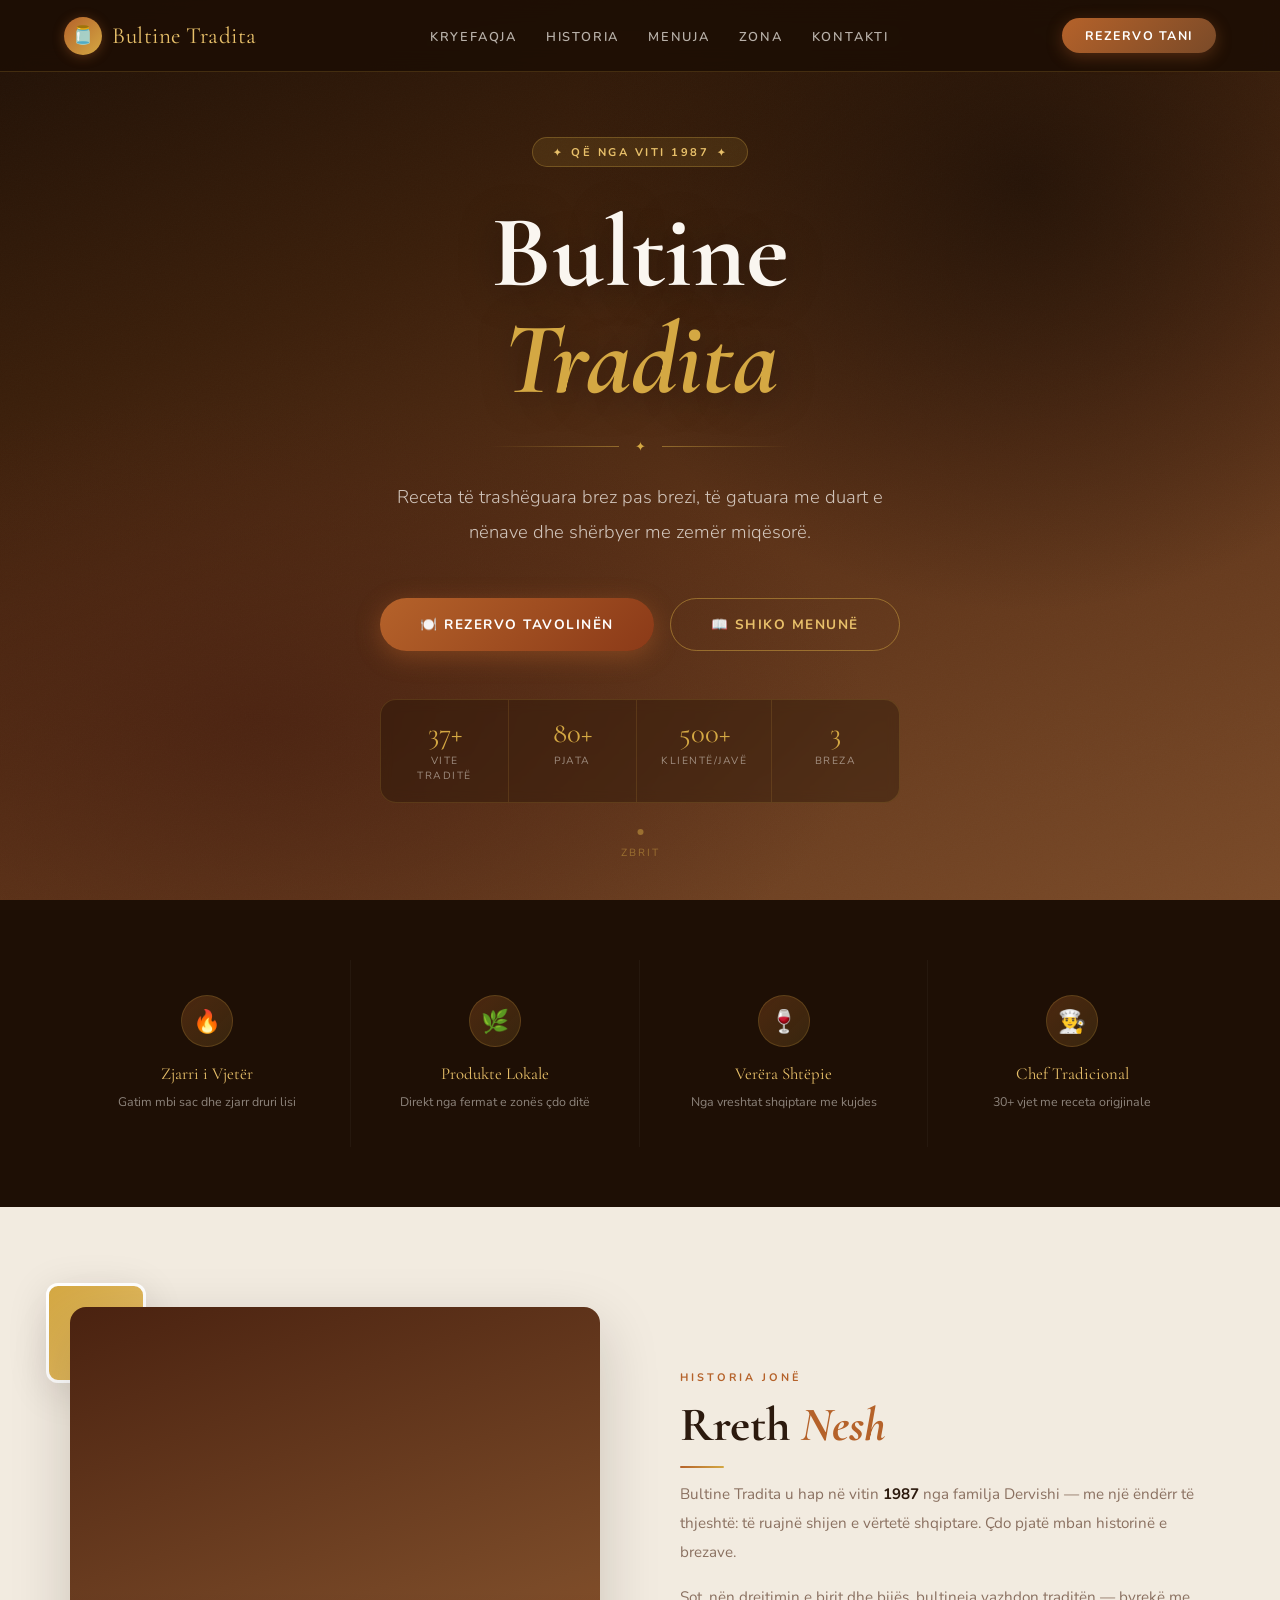
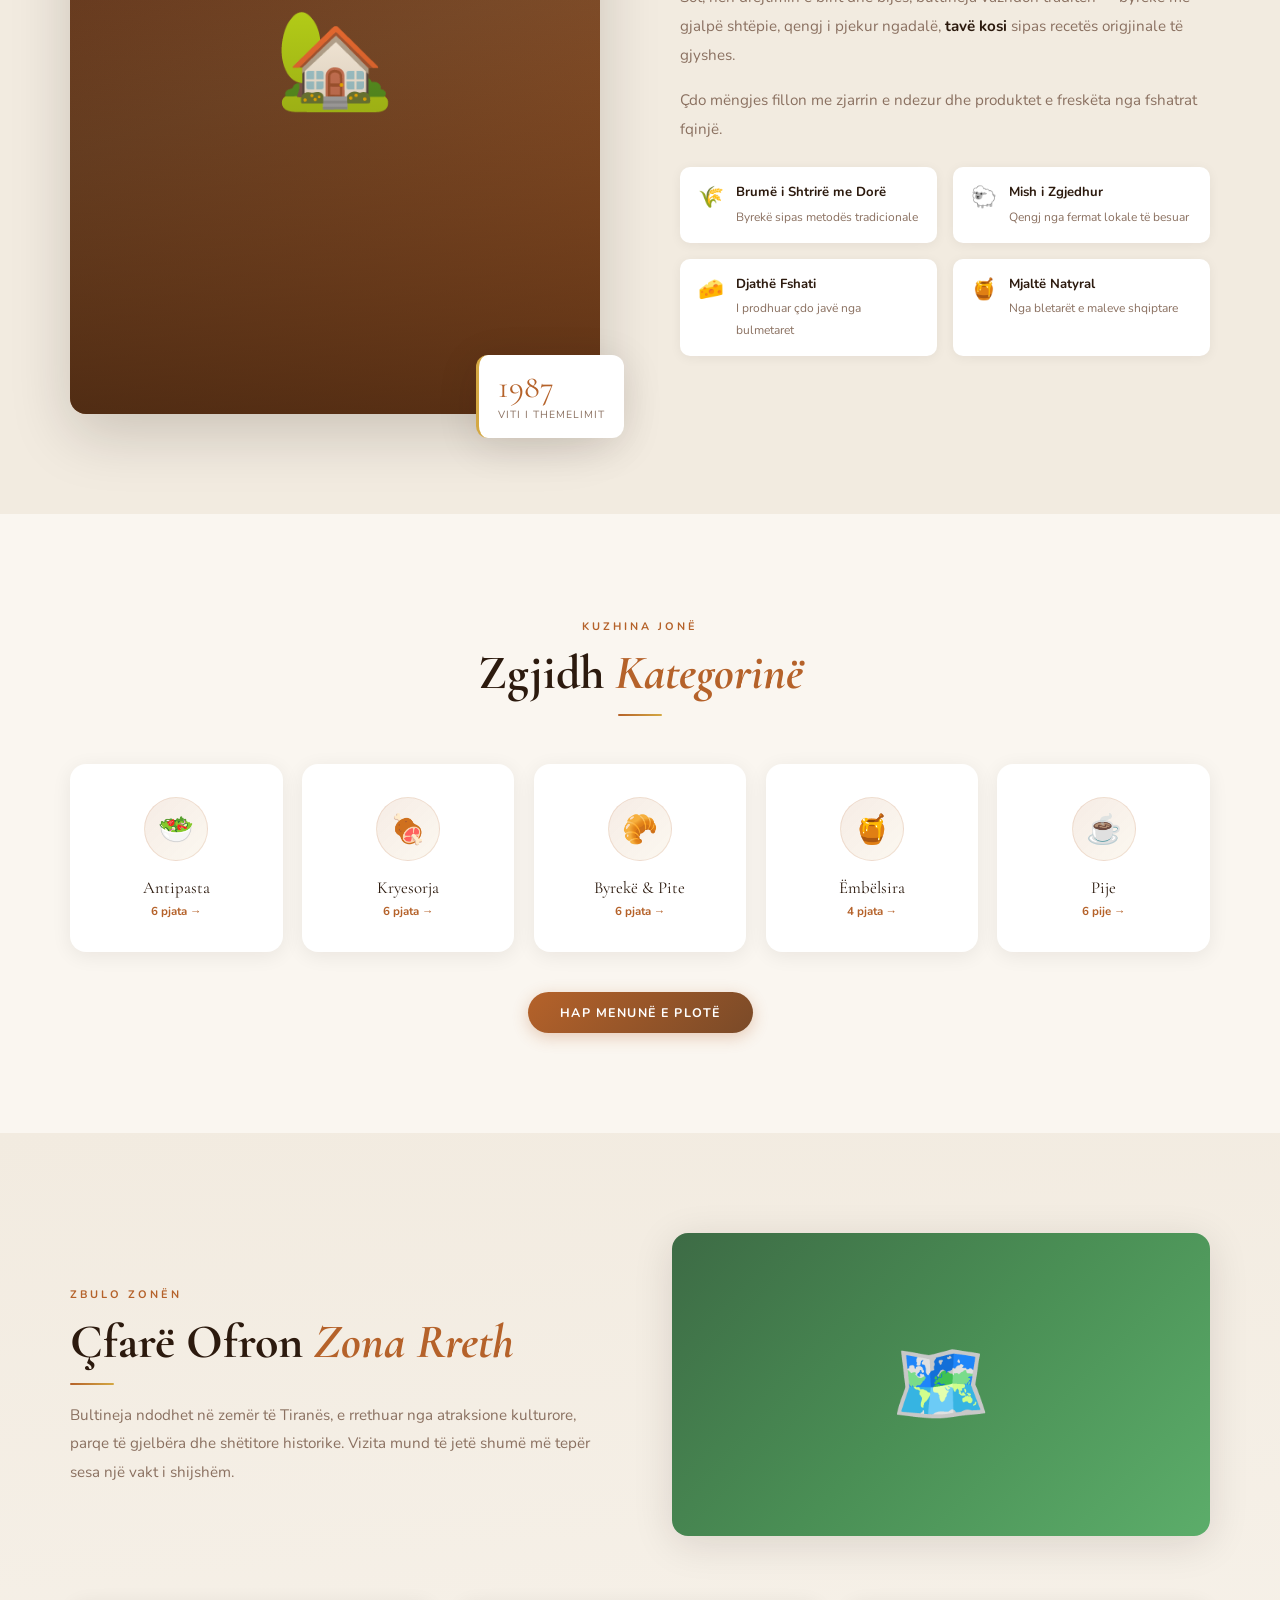
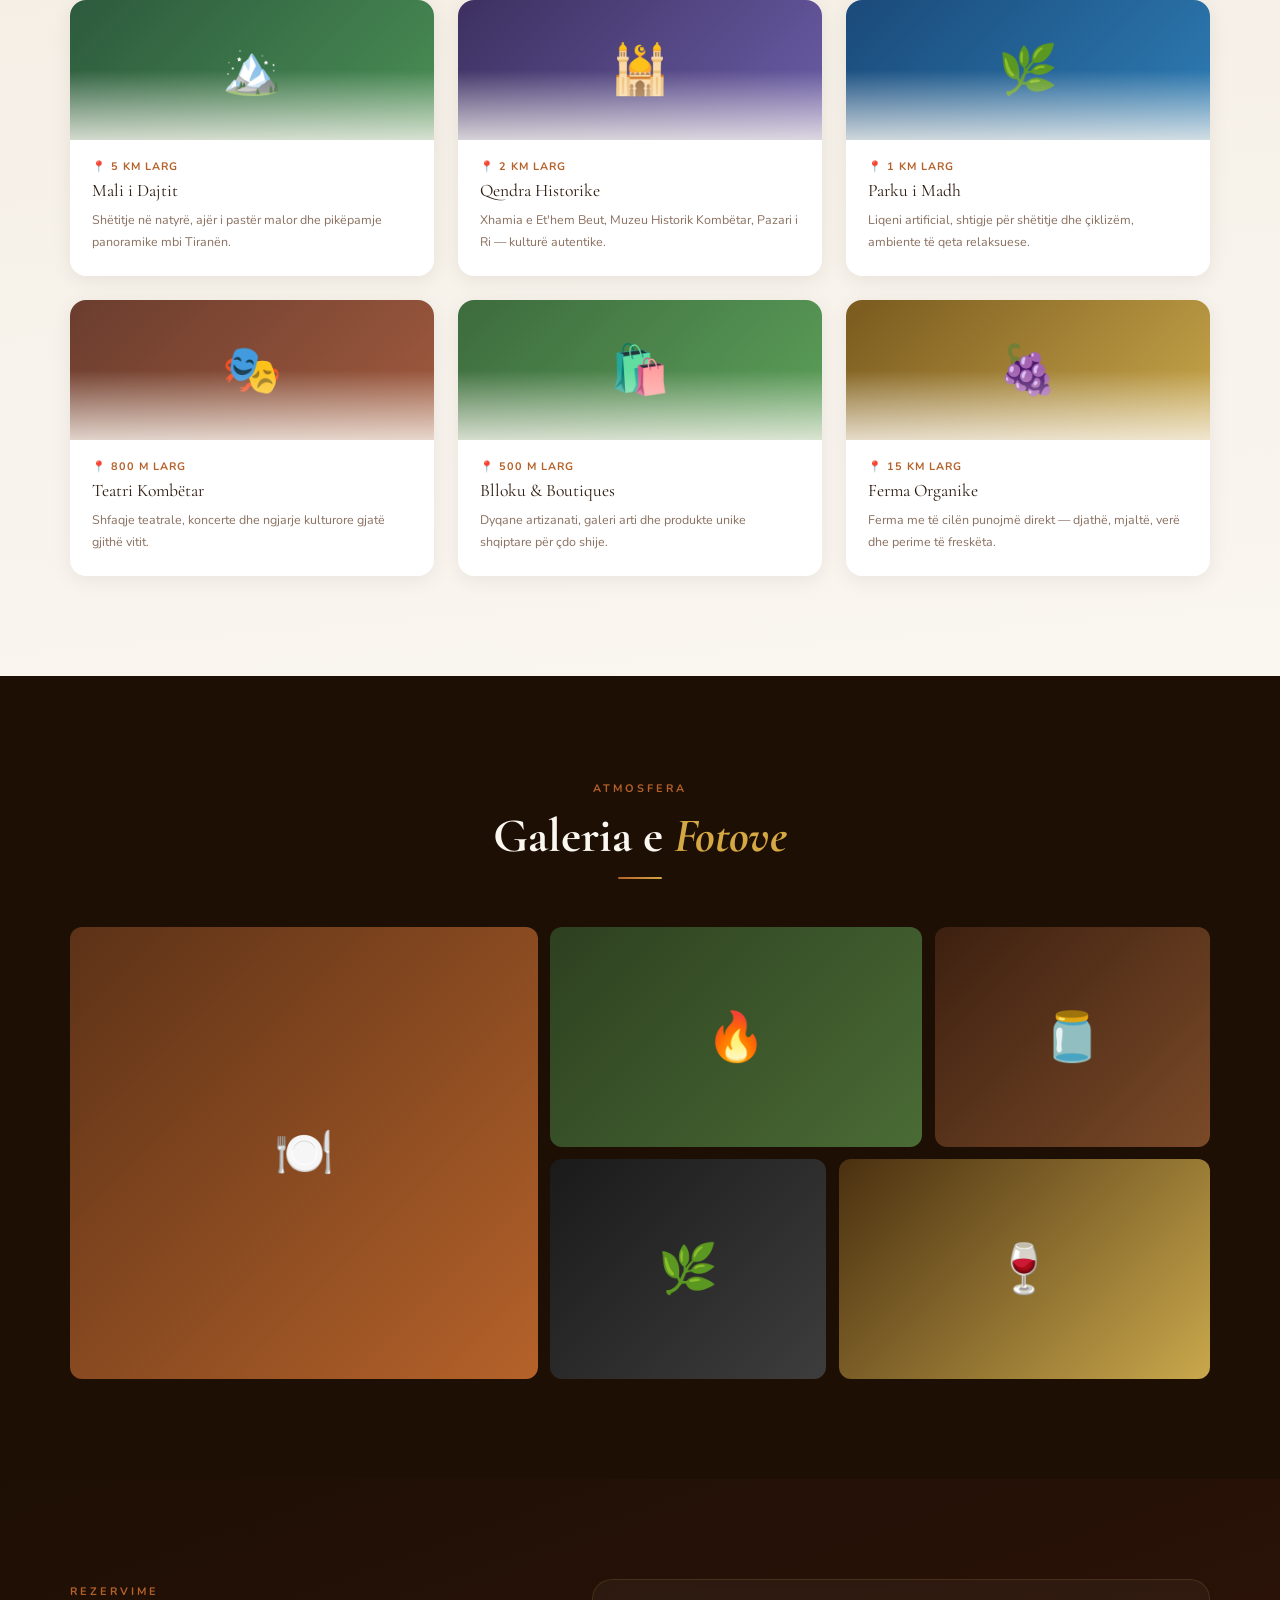
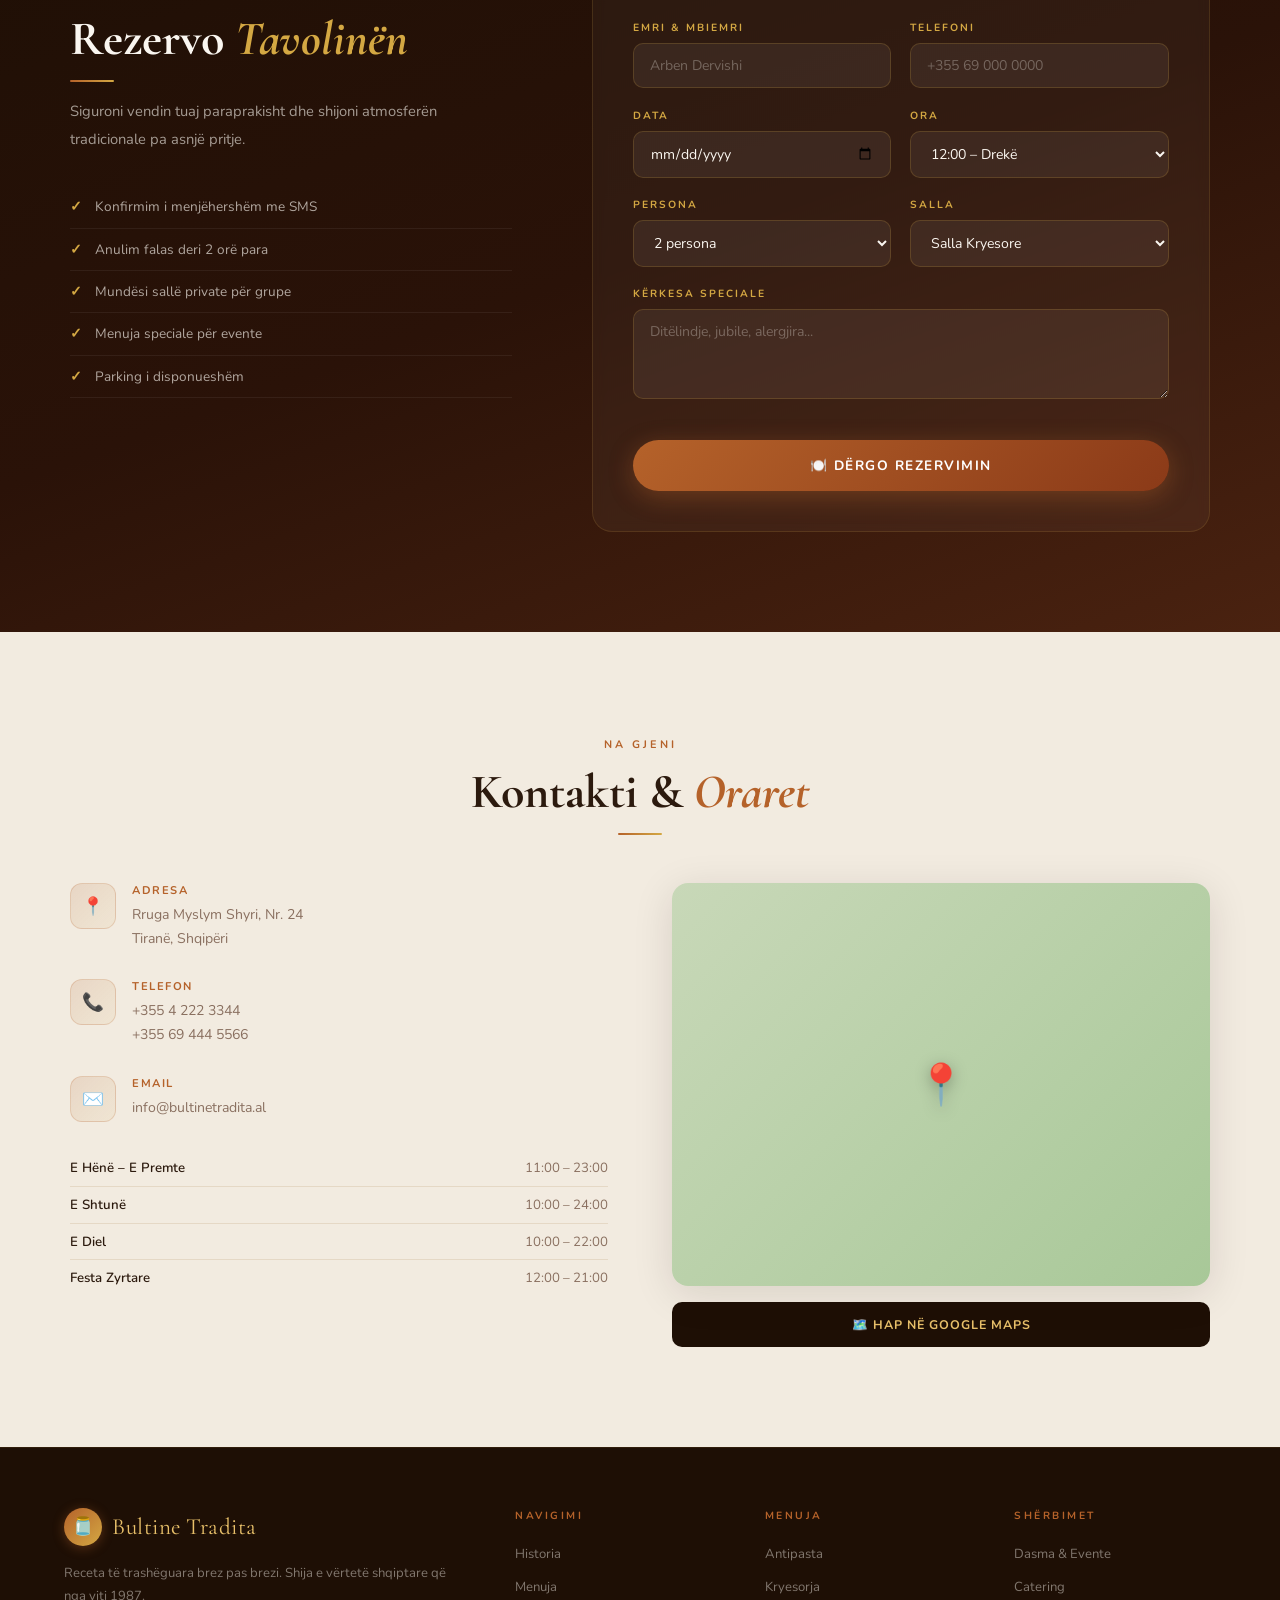
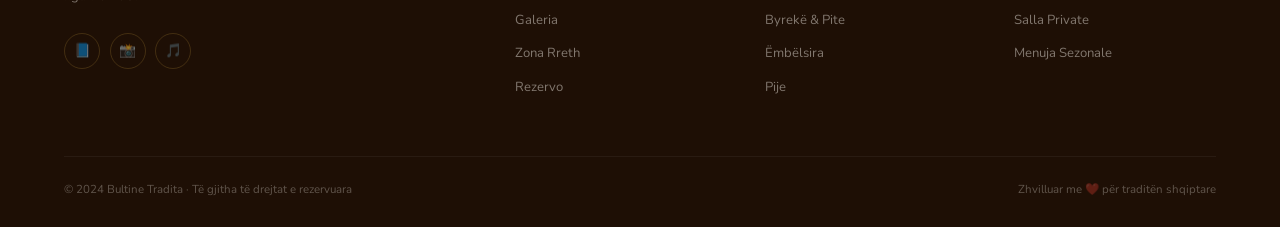
==== index.html @ b2a77326 "Add files via upload" ====
<!DOCTYPE html>
<html lang="sq">
<head>
<meta charset="UTF-8">
<meta name="viewport" content="width=device-width, initial-scale=1.0">
<title>Bultine Tradita – Shija e Vjetër Shqiptare</title>
<link href="https://fonts.googleapis.com/css2?family=Cormorant+Garamond:ital,wght@0,400;0,600;0,700;1,400;1,600&family=Nunito:wght@300;400;600;700&display=swap" rel="stylesheet">
<link rel="stylesheet" href="shared.css">
<style>
.hero{min-height:100vh;position:relative;display:flex;flex-direction:column;align-items:center;justify-content:center;text-align:center;padding:120px 5% 80px;overflow:hidden;}
.hero-bg{position:absolute;inset:0;z-index:0;background:radial-gradient(ellipse 80% 60% at 20% 80%,rgba(74,34,16,.9),transparent 60%),radial-gradient(ellipse 60% 80% at 80% 20%,rgba(30,15,5,.8),transparent 60%),linear-gradient(160deg,#1e0f05,#3a1e0a 30%,#5c3217 60%,#7a4a28);}
.hero-bg::before{content:'';position:absolute;inset:0;background-image:url("data:image/svg+xml,%3Csvg xmlns='http://www.w3.org/2000/svg' width='200' height='200'%3E%3Cfilter id='n'%3E%3CfeTurbulence type='fractalNoise' baseFrequency='.75' numOctaves='4' stitchTiles='stitch'/%3E%3CfeColorMatrix type='saturate' values='0'/%3E%3C/filter%3E%3Crect width='200' height='200' filter='url(%23n)' opacity='.04'/%3E%3C/svg%3E");opacity:.6;}
.hero-content{position:relative;z-index:1;}
.hero-badge{display:inline-flex;align-items:center;gap:.5rem;background:rgba(212,168,67,.12);border:1px solid rgba(212,168,67,.3);padding:.4rem 1.2rem;border-radius:30px;margin-bottom:2rem;font-size:.7rem;letter-spacing:2.5px;text-transform:uppercase;color:var(--amber);font-weight:700;}
.hero-badge::before,.hero-badge::after{content:'✦';font-size:.6rem;}
.hero h1{font-family:'Cormorant Garamond',serif;font-size:clamp(3.2rem,8vw,6.5rem);color:var(--cream);line-height:1.05;margin-bottom:1rem;text-shadow:0 4px 40px rgba(0,0,0,.4);}
.hero h1 em{color:var(--gold);font-style:italic;display:block;}
.hero-div{display:flex;align-items:center;gap:1rem;justify-content:center;margin:1.5rem auto;max-width:300px;}
.hero-div::before,.hero-div::after{content:'';flex:1;height:1px;}
.hero-div::before{background:linear-gradient(to right,transparent,rgba(212,168,67,.5));}
.hero-div::after{background:linear-gradient(to left,transparent,rgba(212,168,67,.5));}
.hero-div span{color:var(--gold);font-size:.8rem;}
.hero-sub{font-size:clamp(1rem,2vw,1.15rem);color:rgba(250,246,240,.75);max-width:520px;margin:0 auto 3rem;line-height:1.9;font-weight:300;}
.hero-actions{display:flex;gap:1rem;justify-content:center;flex-wrap:wrap;margin-bottom:3rem;}
.hero-stats{display:flex;border:1px solid rgba(212,168,67,.18);border-radius:16px;overflow:hidden;backdrop-filter:blur(6px);background:rgba(30,15,5,.35);}
.hs{flex:1;padding:1.2rem 1.5rem;text-align:center;border-right:1px solid rgba(212,168,67,.15);}
.hs:last-child{border-right:none;}
.hs-num{font-family:'Cormorant Garamond',serif;font-size:1.8rem;color:var(--gold);line-height:1;}
.hs-lbl{font-size:.65rem;letter-spacing:1.5px;text-transform:uppercase;color:rgba(250,246,240,.5);margin-top:.3rem;}
.scroll-hint{position:absolute;bottom:2.5rem;left:50%;transform:translateX(-50%);display:flex;flex-direction:column;align-items:center;gap:.6rem;color:rgba(212,168,67,.5);font-size:.65rem;letter-spacing:2px;text-transform:uppercase;}
.scroll-dot{width:6px;height:6px;border-radius:50%;background:var(--gold);opacity:.5;animation:sp 2s ease-in-out infinite;}
@keyframes sp{0%,100%{opacity:.3;transform:translateY(0)}50%{opacity:.8;transform:translateY(5px)}}

/* About */
.about{background:var(--cream2);}
.about-grid{display:grid;grid-template-columns:1fr 1fr;gap:5rem;align-items:center;}
.about-visual{position:relative;}
.about-main{aspect-ratio:3/4;border-radius:16px;background:linear-gradient(160deg,var(--brown),var(--mid),var(--copper));display:flex;align-items:center;justify-content:center;font-size:6rem;overflow:hidden;position:relative;box-shadow:var(--shadow-lg);}
.about-main::before{content:'';position:absolute;inset:0;background:linear-gradient(to top,rgba(30,15,5,.6),transparent 60%);}
.afc{position:absolute;bottom:-1.5rem;right:-1.5rem;background:var(--white);border-radius:12px;padding:1rem 1.2rem;box-shadow:var(--shadow);border-left:3px solid var(--gold);min-width:130px;}
.afc-n{font-family:'Cormorant Garamond',serif;font-size:2rem;color:var(--copper);line-height:1;}
.afc-l{font-size:.65rem;letter-spacing:1px;color:var(--muted);text-transform:uppercase;margin-top:.2rem;}
.asi{position:absolute;top:-1.5rem;left:-1.5rem;width:100px;height:100px;border-radius:12px;background:linear-gradient(135deg,var(--gold),var(--amber));display:flex;align-items:center;justify-content:center;font-size:2.5rem;box-shadow:var(--shadow);border:3px solid var(--white);}
.about-text p{font-size:.95rem;color:var(--muted);line-height:1.9;margin-bottom:1rem;}
.about-text p strong{color:var(--text);}
.ahi{display:grid;grid-template-columns:1fr 1fr;gap:1rem;margin-top:1.5rem;}
.ah{display:flex;align-items:start;gap:.8rem;background:var(--white);padding:1rem 1.1rem;border-radius:10px;box-shadow:0 2px 12px rgba(30,15,5,.06);transition:transform .25s;}
.ah:hover{transform:translateY(-3px);}
.ah-i{font-size:1.3rem;flex-shrink:0;}
.ah strong{display:block;font-size:.82rem;color:var(--text);margin-bottom:.2rem;}
.ah span{font-size:.75rem;color:var(--muted);}

/* Menu Preview */
.menu-preview{background:var(--cream);}
.menu-cats{display:grid;grid-template-columns:repeat(5,1fr);gap:1.2rem;margin-top:3rem;}
.mcc{background:var(--white);border-radius:16px;padding:2rem 1rem;text-align:center;box-shadow:0 4px 20px rgba(30,15,5,.07);transition:all .3s;border:1.5px solid transparent;display:block;}
.mcc:hover{transform:translateY(-8px);box-shadow:var(--shadow-lg);border-color:var(--copper);}
.mcc-ico{width:64px;height:64px;border-radius:50%;background:linear-gradient(135deg,rgba(181,98,42,.12),rgba(212,168,67,.08));display:flex;align-items:center;justify-content:center;font-size:1.8rem;margin:0 auto 1rem;border:1.5px solid rgba(181,98,42,.15);transition:transform .3s;}
.mcc:hover .mcc-ico{transform:scale(1.12);}
.mcc-t{font-family:'Cormorant Garamond',serif;font-size:1.05rem;color:var(--text);margin-bottom:.3rem;}
.mcc-c{font-size:.72rem;color:var(--copper);font-weight:700;}

/* Area */
.area-section{background:linear-gradient(175deg,var(--cream2),var(--cream));}
.area-intro{display:grid;grid-template-columns:1fr 1fr;gap:4rem;align-items:center;margin-bottom:4rem;}
.area-intro p{font-size:.95rem;color:var(--muted);line-height:1.9;margin-top:1rem;}
.area-vis{aspect-ratio:16/9;border-radius:16px;background:linear-gradient(135deg,#3d6b45,#4a8f55,#5cad6a);display:flex;align-items:center;justify-content:center;font-size:5rem;box-shadow:var(--shadow);}
.area-cards{display:grid;grid-template-columns:repeat(3,1fr);gap:1.5rem;}
.ac{background:var(--white);border-radius:16px;overflow:hidden;box-shadow:0 4px 20px rgba(30,15,5,.07);transition:all .3s;}
.ac:hover{transform:translateY(-6px);box-shadow:var(--shadow-lg);}
.ac-h{height:140px;display:flex;align-items:center;justify-content:center;font-size:3rem;position:relative;}
.ac-h::after{content:'';position:absolute;inset:0;background:linear-gradient(to bottom,transparent 50%,rgba(250,246,240,.8));}
.ac-b{padding:1.2rem 1.4rem 1.5rem;}
.ac-d{font-size:.68rem;font-weight:700;letter-spacing:1px;text-transform:uppercase;color:var(--copper);margin-bottom:.4rem;}
.ac-t{font-family:'Cormorant Garamond',serif;font-size:1.1rem;margin-bottom:.5rem;color:var(--text);}
.ac-p{font-size:.78rem;color:var(--muted);line-height:1.7;}
.bg1{background:linear-gradient(135deg,#2d5a3d,#4a8f55);}
.bg2{background:linear-gradient(135deg,#3d3060,#6b5ea8);}
.bg3{background:linear-gradient(135deg,#1a4a7a,#2e7db5);}
.bg4{background:linear-gradient(135deg,#6b3d2e,#a05a3e);}
.bg5{background:linear-gradient(135deg,#3d6b3d,#5ca05a);}
.bg6{background:linear-gradient(135deg,#7a5a1e,#c9a84c);}

/* Gallery */
.gallery-s{background:var(--dark);padding:100px 5%;}
.gal-grid{display:grid;grid-template-columns:repeat(12,1fr);grid-template-rows:220px 220px;gap:.8rem;margin-top:3rem;}
.gi{border-radius:12px;overflow:hidden;cursor:pointer;position:relative;}
.gi:nth-child(1){grid-column:span 5;grid-row:span 2;}
.gi:nth-child(2){grid-column:span 4;}
.gi:nth-child(3){grid-column:span 3;}
.gi:nth-child(4){grid-column:span 3;}
.gi:nth-child(5){grid-column:span 4;}
.gi-in{width:100%;height:100%;display:flex;align-items:center;justify-content:center;font-size:3rem;transition:transform .4s;position:relative;}
.gi:hover .gi-in{transform:scale(1.06);}
.gi-ov{position:absolute;inset:0;background:rgba(30,15,5,.45);display:flex;align-items:center;justify-content:center;opacity:0;transition:opacity .3s;font-size:1.5rem;}
.gi:hover .gi-ov{opacity:1;}
.gc1{background:linear-gradient(135deg,#5c3217,#b5622a);}
.gc2{background:linear-gradient(135deg,#2d4020,#4a6b35);}
.gc3{background:linear-gradient(135deg,#3d2010,#7a4a28);}
.gc4{background:linear-gradient(135deg,#1a1a1a,#3d3d3d);}
.gc5{background:linear-gradient(135deg,#4a3010,#c9a84c);}

/* Reserve */
.reserve-s{background:linear-gradient(160deg,var(--dark),#2a1208,var(--brown));padding:100px 5%;}
.reserve-wrap{display:grid;grid-template-columns:1fr 1.4fr;gap:5rem;align-items:start;max-width:1140px;margin:0 auto;}
.rv-perks{margin-top:2rem;}
.rp{display:flex;align-items:center;gap:.8rem;padding:.7rem 0;border-bottom:1px solid rgba(255,255,255,.06);font-size:.85rem;color:rgba(250,246,240,.65);}
.rp::before{content:'✓';color:var(--gold);font-weight:700;}
.rfm{background:rgba(255,255,255,.04);border:1px solid rgba(212,168,67,.15);border-radius:20px;padding:2.5rem;backdrop-filter:blur(6px);}
.fg{display:grid;grid-template-columns:1fr 1fr;gap:1.2rem;}
.fg-full{grid-column:span 2;}
.fl{display:block;font-size:.65rem;letter-spacing:2px;text-transform:uppercase;color:var(--gold);font-weight:700;margin-bottom:.5rem;}
.fi,.fs,.fta{width:100%;background:rgba(255,255,255,.06);border:1px solid rgba(212,168,67,.2);border-radius:10px;padding:.75rem 1rem;color:var(--cream);font-family:'Nunito',sans-serif;font-size:.88rem;transition:border-color .2s,background .2s;}
.fi::placeholder,.fta::placeholder{color:rgba(250,246,240,.3);}
.fi:focus,.fs:focus,.fta:focus{outline:none;border-color:var(--copper);background:rgba(181,98,42,.08);}
.fs option{background:#1e0f05;color:var(--cream);}
.fta{resize:vertical;min-height:90px;}
.btn-res{width:100%;background:linear-gradient(135deg,var(--copper),#8b3a18);color:var(--white);padding:1rem;border-radius:30px;font-size:.85rem;letter-spacing:1.5px;text-transform:uppercase;font-weight:700;transition:all .3s;margin-top:1rem;box-shadow:0 6px 24px rgba(181,98,42,.4);cursor:pointer;border:none;font-family:'Nunito',sans-serif;}
.btn-res:hover{transform:translateY(-2px);box-shadow:0 10px 30px rgba(181,98,42,.5);}

/* Contact */
.contact-s{background:var(--cream2);padding:100px 5%;}
.contact-grid{display:grid;grid-template-columns:1fr 1fr;gap:4rem;align-items:start;max-width:1140px;margin:0 auto;}
.ci{display:flex;gap:1rem;margin-bottom:1.8rem;align-items:start;}
.ci-ico{width:46px;height:46px;border-radius:12px;flex-shrink:0;background:linear-gradient(135deg,rgba(181,98,42,.15),rgba(212,168,67,.08));border:1px solid rgba(181,98,42,.2);display:flex;align-items:center;justify-content:center;font-size:1.1rem;}
.ci-d strong{display:block;font-size:.7rem;letter-spacing:1.5px;text-transform:uppercase;color:var(--copper);margin-bottom:.3rem;}
.ci-d span{font-size:.88rem;color:var(--muted);line-height:1.7;}
.ht{margin-top:1.5rem;}
.ht-r{display:flex;justify-content:space-between;padding:.55rem 0;border-bottom:1px solid var(--cream3);font-size:.83rem;}
.ht-r:last-child{border-bottom:none;}
.ht-day{color:var(--text);font-weight:600;}
.ht-time{color:var(--muted);}
.map-b{border-radius:16px;overflow:hidden;aspect-ratio:4/3;background:linear-gradient(135deg,#c8d8b8,#a8c898);display:flex;align-items:center;justify-content:center;font-size:4rem;position:relative;box-shadow:var(--shadow);}
.map-pin{position:absolute;font-size:2.5rem;filter:drop-shadow(0 4px 8px rgba(0,0,0,.3));animation:pb 2s ease-in-out infinite;}
@keyframes pb{0%,100%{transform:translateY(0)}50%{transform:translateY(-8px)}}
.map-btn{display:block;text-align:center;background:var(--dark);color:var(--amber);padding:.85rem;border-radius:10px;font-size:.78rem;letter-spacing:1px;text-transform:uppercase;font-weight:700;margin-top:1rem;transition:all .2s;}
.map-btn:hover{background:var(--brown);transform:translateY(-2px);}

/* Responsive */
@media(max-width:1024px){.menu-cats{grid-template-columns:repeat(3,1fr);}.reserve-wrap{grid-template-columns:1fr;gap:2rem;}}
@media(max-width:768px){
  .hero-stats{flex-direction:column;}
  .hs{border-right:none;border-bottom:1px solid rgba(212,168,67,.15);}
  .hs:last-child{border-bottom:none;}
  .about-grid{grid-template-columns:1fr;}
  .asi{width:70px;height:70px;font-size:1.8rem;}
  .ahi{grid-template-columns:1fr;}
  .menu-cats{grid-template-columns:repeat(2,1fr);}
  .area-intro{grid-template-columns:1fr;}
  .area-cards{grid-template-columns:1fr 1fr;}
  .gal-grid{grid-template-columns:1fr 1fr;grid-template-rows:auto;}
  .gi{grid-column:auto!important;grid-row:auto!important;height:180px;}
  .contact-grid{grid-template-columns:1fr;}
  .fg{grid-template-columns:1fr;}
  .fg-full{grid-column:span 1;}
}
@media(max-width:480px){
  .hero h1{font-size:2.6rem;}
  .hero-actions{flex-direction:column;align-items:center;}
  .btn-hero-primary,.btn-hero-secondary{width:100%;justify-content:center;}
  .menu-cats{grid-template-columns:1fr 1fr;}
  .area-cards{grid-template-columns:1fr;}
}
</style>
</head>
<body>
<nav id="nav">
  <div class="nav-logo"><div class="logo-emblem">🫙</div>Bultine Tradita</div>
  <ul class="nav-links">
    <li><a href="index.html">Kryefaqja</a></li>
    <li><a href="#about">Historia</a></li>
    <li><a href="#menu">Menuja</a></li>
    <li><a href="#zona">Zona</a></li>
    <li><a href="#contact">Kontakti</a></li>
  </ul>
  <a href="#reserve" class="nav-cta">Rezervo Tani</a>
  <div class="hamburger" id="ham" onclick="toggleMob()"><span></span><span></span><span></span></div>
</nav>
<div class="mob-menu" id="mobMenu">
  <a href="index.html" onclick="toggleMob()">Kryefaqja</a>
  <a href="#about" onclick="toggleMob()">Historia</a>
  <a href="#menu" onclick="toggleMob()">Menuja</a>
  <a href="#zona" onclick="toggleMob()">Zona</a>
  <a href="#contact" onclick="toggleMob()">Kontakti</a>
  <a href="#reserve" class="nav-cta" onclick="toggleMob()">Rezervo Tani</a>
</div>

<!-- HERO -->
<section class="hero" id="home">
  <div class="hero-bg"></div>
  <div class="hero-content">
    <div class="hero-badge">Që nga viti 1987</div>
    <h1>Bultine<br><em>Tradita</em></h1>
    <div class="hero-div"><span>✦</span></div>
    <p class="hero-sub">Receta të trashëguara brez pas brezi, të gatuara me duart e nënave dhe shërbyer me zemër miqësorë.</p>
    <div class="hero-actions">
      <a href="#reserve" class="btn-hero-primary">🍽️ Rezervo Tavolinën</a>
      <a href="#menu" class="btn-hero-secondary">📖 Shiko Menunë</a>
    </div>
    <div class="hero-stats">
      <div class="hs"><div class="hs-num">37+</div><div class="hs-lbl">Vite Traditë</div></div>
      <div class="hs"><div class="hs-num">80+</div><div class="hs-lbl">Pjata</div></div>
      <div class="hs"><div class="hs-num">500+</div><div class="hs-lbl">Klientë/Javë</div></div>
      <div class="hs"><div class="hs-num">3</div><div class="hs-lbl">Breza</div></div>
    </div>
  </div>
  <div class="scroll-hint"><div class="scroll-dot"></div>Zbrit</div>
</section>

<!-- FEATURES STRIP -->
<div class="features-strip">
  <div class="feat fade-up"><div class="feat-icon">🔥</div><div class="feat-title">Zjarri i Vjetër</div><div class="feat-desc">Gatim mbi sac dhe zjarr druri lisi</div></div>
  <div class="feat fade-up"><div class="feat-icon">🌿</div><div class="feat-title">Produkte Lokale</div><div class="feat-desc">Direkt nga fermat e zonës çdo ditë</div></div>
  <div class="feat fade-up"><div class="feat-icon">🍷</div><div class="feat-title">Verëra Shtëpie</div><div class="feat-desc">Nga vreshtat shqiptare me kujdes</div></div>
  <div class="feat fade-up"><div class="feat-icon">👨‍🍳</div><div class="feat-title">Chef Tradicional</div><div class="feat-desc">30+ vjet me receta origjinale</div></div>
</div>

<!-- ABOUT -->
<section class="about" id="about">
  <div class="container">
    <div class="about-grid">
      <div class="about-visual fade-up">
        <div class="asi">🫙</div>
        <div class="about-main">🏡</div>
        <div class="afc"><div class="afc-n">1987</div><div class="afc-l">Viti i Themelimit</div></div>
      </div>
      <div class="about-text fade-up">
        <div class="sec-label">Historia Jonë</div>
        <h2 class="sec-title">Rreth <em>Nesh</em></h2>
        <div class="sec-line"></div>
        <p>Bultine Tradita u hap në vitin <strong>1987</strong> nga familja Dervishi — me një ëndërr të thjeshtë: të ruajnë shijen e vërtetë shqiptare. Çdo pjatë mban historinë e brezave.</p>
        <p>Sot, nën drejtimin e birit dhe bijës, bultineja vazhdon traditën — byrekë me gjalpë shtëpie, qengj i pjekur ngadalë, <strong>tavë kosi</strong> sipas recetës origjinale të gjyshes.</p>
        <p>Çdo mëngjes fillon me zjarrin e ndezur dhe produktet e freskëta nga fshatrat fqinjë.</p>
        <div class="ahi">
          <div class="ah"><div class="ah-i">🌾</div><div><strong>Brumë i Shtrirë me Dorë</strong><span>Byrekë sipas metodës tradicionale</span></div></div>
          <div class="ah"><div class="ah-i">🐑</div><div><strong>Mish i Zgjedhur</strong><span>Qengj nga fermat lokale të besuar</span></div></div>
          <div class="ah"><div class="ah-i">🧀</div><div><strong>Djathë Fshati</strong><span>I prodhuar çdo javë nga bulmetaret</span></div></div>
          <div class="ah"><div class="ah-i">🍯</div><div><strong>Mjaltë Natyral</strong><span>Nga bletarët e maleve shqiptare</span></div></div>
        </div>
      </div>
    </div>
  </div>
</section>

<!-- MENU PREVIEW -->
<section id="menu" style="background:var(--cream);padding:100px 5%;">
  <div class="container">
    <div class="centered">
      <div class="sec-label">Kuzhina Jonë</div>
      <h2 class="sec-title">Zgjidh <em>Kategorinë</em></h2>
      <div class="sec-line"></div>
    </div>
    <div class="menu-cats">
      <a href="antipasta.html" class="mcc fade-up"><div class="mcc-ico">🥗</div><div class="mcc-t">Antipasta</div><div class="mcc-c">6 pjata →</div></a>
      <a href="kryesorja.html" class="mcc fade-up"><div class="mcc-ico">🍖</div><div class="mcc-t">Kryesorja</div><div class="mcc-c">6 pjata →</div></a>
      <a href="byrekat.html" class="mcc fade-up"><div class="mcc-ico">🥐</div><div class="mcc-t">Byrekë & Pite</div><div class="mcc-c">6 pjata →</div></a>
      <a href="embelsira.html" class="mcc fade-up"><div class="mcc-ico">🍯</div><div class="mcc-t">Ëmbëlsira</div><div class="mcc-c">4 pjata →</div></a>
      <a href="pije.html" class="mcc fade-up"><div class="mcc-ico">☕</div><div class="mcc-t">Pije</div><div class="mcc-c">6 pije →</div></a>
    </div>
    <div class="centered" style="margin-top:2.5rem;"><a href="antipasta.html" class="btn-filled">Hap Menunë e Plotë</a></div>
  </div>
</section>

<!-- AREA -->
<section id="zona" style="background:linear-gradient(175deg,var(--cream2),var(--cream));padding:100px 5%;">
  <div class="container">
    <div class="area-intro">
      <div class="fade-up">
        <div class="sec-label">Zbulo Zonën</div>
        <h2 class="sec-title">Çfarë Ofron <em>Zona Rreth</em></h2>
        <div class="sec-line"></div>
        <p>Bultineja ndodhet në zemër të Tiranës, e rrethuar nga atraksione kulturore, parqe të gjelbëra dhe shëtitore historike. Vizita mund të jetë shumë më tepër sesa një vakt i shijshëm.</p>
      </div>
      <div class="area-vis fade-up">🗺️</div>
    </div>
    <div class="area-cards">
      <div class="ac fade-up"><div class="ac-h bg1">🏔️</div><div class="ac-b"><div class="ac-d">📍 5 km larg</div><div class="ac-t">Mali i Dajtit</div><p class="ac-p">Shëtitje në natyrë, ajër i pastër malor dhe pikëpamje panoramike mbi Tiranën.</p></div></div>
      <div class="ac fade-up"><div class="ac-h bg2">🕌</div><div class="ac-b"><div class="ac-d">📍 2 km larg</div><div class="ac-t">Qendra Historike</div><p class="ac-p">Xhamia e Et'hem Beut, Muzeu Historik Kombëtar, Pazari i Ri — kulturë autentike.</p></div></div>
      <div class="ac fade-up"><div class="ac-h bg3">🌿</div><div class="ac-b"><div class="ac-d">📍 1 km larg</div><div class="ac-t">Parku i Madh</div><p class="ac-p">Liqeni artificial, shtigje për shëtitje dhe çiklizëm, ambiente të qeta relaksuese.</p></div></div>
      <div class="ac fade-up"><div class="ac-h bg4">🎭</div><div class="ac-b"><div class="ac-d">📍 800 m larg</div><div class="ac-t">Teatri Kombëtar</div><p class="ac-p">Shfaqje teatrale, koncerte dhe ngjarje kulturore gjatë gjithë vitit.</p></div></div>
      <div class="ac fade-up"><div class="ac-h bg5">🛍️</div><div class="ac-b"><div class="ac-d">📍 500 m larg</div><div class="ac-t">Blloku & Boutiques</div><p class="ac-p">Dyqane artizanati, galeri arti dhe produkte unike shqiptare për çdo shije.</p></div></div>
      <div class="ac fade-up"><div class="ac-h bg6">🍇</div><div class="ac-b"><div class="ac-d">📍 15 km larg</div><div class="ac-t">Ferma Organike</div><p class="ac-p">Ferma me të cilën punojmë direkt — djathë, mjaltë, verë dhe perime të freskëta.</p></div></div>
    </div>
  </div>
</section>

<!-- GALLERY -->
<section class="gallery-s" id="gallery">
  <div class="container">
    <div class="centered">
      <div class="sec-label">Atmosfera</div>
      <h2 class="sec-title" style="color:var(--cream)">Galeria e <em style="color:var(--gold)">Fotove</em></h2>
      <div class="sec-line"></div>
    </div>
    <div class="gal-grid">
      <div class="gi"><div class="gi-in gc1">🍽️</div><div class="gi-ov">🔍</div></div>
      <div class="gi"><div class="gi-in gc2">🔥</div><div class="gi-ov">🔍</div></div>
      <div class="gi"><div class="gi-in gc3">🫙</div><div class="gi-ov">🔍</div></div>
      <div class="gi"><div class="gi-in gc4">🌿</div><div class="gi-ov">🔍</div></div>
      <div class="gi"><div class="gi-in gc5">🍷</div><div class="gi-ov">🔍</div></div>
    </div>
  </div>
</section>

<!-- RESERVE -->
<section class="reserve-s" id="reserve">
  <div class="reserve-wrap">
    <div class="fade-up">
      <div class="sec-label">Rezervime</div>
      <h2 class="sec-title" style="color:var(--cream)">Rezervo <em style="color:var(--gold)">Tavolinën</em></h2>
      <div class="sec-line"></div>
      <p style="font-size:.92rem;color:rgba(250,246,240,.6);line-height:1.9;margin-top:1rem;">Siguroni vendin tuaj paraprakisht dhe shijoni atmosferën tradicionale pa asnjë pritje.</p>
      <div class="rv-perks">
        <div class="rp">Konfirmim i menjëhershëm me SMS</div>
        <div class="rp">Anulim falas deri 2 orë para</div>
        <div class="rp">Mundësi sallë private për grupe</div>
        <div class="rp">Menuja speciale për evente</div>
        <div class="rp">Parking i disponueshëm</div>
      </div>
    </div>
    <div class="rfm fade-up">
      <form class="fg" onsubmit="doRes(event)">
        <div><label class="fl">Emri & Mbiemri</label><input class="fi" type="text" placeholder="Arben Dervishi" required></div>
        <div><label class="fl">Telefoni</label><input class="fi" type="tel" placeholder="+355 69 000 0000" required></div>
        <div><label class="fl">Data</label><input class="fi" type="date" required id="dt"></div>
        <div><label class="fl">Ora</label><select class="fs"><option>12:00 – Drekë</option><option>13:00</option><option>14:00</option><option>19:00 – Darkë</option><option>20:00</option><option>21:00</option></select></div>
        <div><label class="fl">Persona</label><select class="fs"><option>2 persona</option><option>3–4 persona</option><option>5–6 persona</option><option>7–10 persona</option><option>Grup 10+</option></select></div>
        <div><label class="fl">Salla</label><select class="fs"><option>Salla Kryesore</option><option>Terraca e Jashtme</option><option>Salla Private</option></select></div>
        <div class="fg-full"><label class="fl">Kërkesa Speciale</label><textarea class="fta" placeholder="Ditëlindje, jubile, alergjira..."></textarea></div>
        <div class="fg-full"><button type="submit" class="btn-res">🍽️ Dërgo Rezervimin</button></div>
      </form>
    </div>
  </div>
</section>

<!-- CONTACT -->
<section class="contact-s" id="contact">
  <div class="container">
    <div class="centered" style="margin-bottom:3rem;">
      <div class="sec-label">Na Gjeni</div>
      <h2 class="sec-title">Kontakti & <em>Oraret</em></h2>
      <div class="sec-line"></div>
    </div>
    <div class="contact-grid">
      <div>
        <div class="ci fade-up"><div class="ci-ico">📍</div><div class="ci-d"><strong>Adresa</strong><span>Rruga Myslym Shyri, Nr. 24<br>Tiranë, Shqipëri</span></div></div>
        <div class="ci fade-up"><div class="ci-ico">📞</div><div class="ci-d"><strong>Telefon</strong><span>+355 4 222 3344<br>+355 69 444 5566</span></div></div>
        <div class="ci fade-up"><div class="ci-ico">✉️</div><div class="ci-d"><strong>Email</strong><span>info@bultinetradita.al</span></div></div>
        <div class="ht fade-up">
          <div class="ht-r"><span class="ht-day">E Hënë – E Premte</span><span class="ht-time">11:00 – 23:00</span></div>
          <div class="ht-r"><span class="ht-day">E Shtunë</span><span class="ht-time">10:00 – 24:00</span></div>
          <div class="ht-r"><span class="ht-day">E Diel</span><span class="ht-time">10:00 – 22:00</span></div>
          <div class="ht-r"><span class="ht-day">Festa Zyrtare</span><span class="ht-time">12:00 – 21:00</span></div>
        </div>
      </div>
      <div class="fade-up">
        <div class="map-b"><div class="map-pin">📍</div></div>
        <a href="https://maps.google.com" target="_blank" class="map-btn">🗺️ Hap në Google Maps</a>
      </div>
    </div>
  </div>
</section>

<!-- FOOTER -->
<footer>
  <div class="footer-main">
    <div>
      <div class="nav-logo" style="margin-bottom:1rem;"><div class="logo-emblem">🫙</div>Bultine Tradita</div>
      <p class="footer-tagline">Receta të trashëguara brez pas brezi. Shija e vërtetë shqiptare që nga viti 1987.</p>
      <div class="footer-socials">
        <a class="fsl" href="#">📘</a><a class="fsl" href="#">📸</a><a class="fsl" href="#">🎵</a>
      </div>
    </div>
    <div class="footer-col"><h4>Navigimi</h4><ul><li><a href="#about">Historia</a></li><li><a href="#menu">Menuja</a></li><li><a href="#gallery">Galeria</a></li><li><a href="#zona">Zona Rreth</a></li><li><a href="#reserve">Rezervo</a></li></ul></div>
    <div class="footer-col"><h4>Menuja</h4><ul><li><a href="antipasta.html">Antipasta</a></li><li><a href="kryesorja.html">Kryesorja</a></li><li><a href="byrekat.html">Byrekë & Pite</a></li><li><a href="embelsira.html">Ëmbëlsira</a></li><li><a href="pije.html">Pije</a></li></ul></div>
    <div class="footer-col"><h4>Shërbimet</h4><ul><li><a href="#">Dasma & Evente</a></li><li><a href="#">Catering</a></li><li><a href="#">Salla Private</a></li><li><a href="#">Menuja Sezonale</a></li></ul></div>
  </div>
  <div class="footer-bottom">
    <div class="footer-copy">© 2024 Bultine Tradita · Të gjitha të drejtat e rezervuara</div>
    <div class="footer-copy">Zhvilluar me ❤️ për traditën shqiptare</div>
  </div>
</footer>
<script src="shared.js"></script>
<script>
document.getElementById('dt').min=new Date().toISOString().split('T')[0];
function doRes(e){e.preventDefault();const b=e.target.querySelector('.btn-res');b.textContent='✓ Rezervimi u dërgua!';b.style.background='linear-gradient(135deg,#2d6a2d,#1e4a1e)';setTimeout(()=>{b.textContent='🍽️ Dërgo Rezervimin';b.style.background='';e.target.reset();},3500);}
</script>
</body>
</html>
---- shared.css ----
*,*::before,*::after{margin:0;padding:0;box-sizing:border-box}
html{scroll-behavior:smooth}
body{font-family:'Nunito',sans-serif;background:#faf6f0;color:#2c1a0e;overflow-x:hidden}
a{text-decoration:none;color:inherit}
button{font-family:inherit;cursor:pointer;border:none;background:none}
img{display:block;max-width:100%}
:root{
  --dark:#1e0f05;--brown:#4a2210;--mid:#7a4a28;--copper:#b5622a;
  --gold:#d4a843;--amber:#e8c06a;--cream:#faf6f0;--cream2:#f2ebe0;
  --cream3:#e5d8c5;--warm:#c8a882;--text:#2c1a0e;--muted:#8a7060;--white:#fff;
  --shadow:0 8px 40px rgba(30,15,5,.12);--shadow-lg:0 20px 60px rgba(30,15,5,.18);
}
/* NAV */
nav{position:fixed;top:0;left:0;right:0;z-index:900;display:flex;align-items:center;justify-content:space-between;padding:0 5%;height:72px;background:rgba(30,15,5,.92);backdrop-filter:blur(12px);border-bottom:1px solid rgba(212,168,67,.2);}
.nav-logo{display:flex;align-items:center;gap:10px;font-family:'Cormorant Garamond',serif;font-size:1.45rem;color:var(--amber);letter-spacing:.5px;}
.logo-emblem{width:38px;height:38px;border-radius:50%;background:linear-gradient(135deg,var(--copper),var(--gold));display:flex;align-items:center;justify-content:center;font-size:1.1rem;flex-shrink:0;box-shadow:0 2px 12px rgba(181,98,42,.4);}
.nav-links{display:flex;gap:1.8rem;list-style:none;}
.nav-links a{font-size:.8rem;letter-spacing:1.8px;text-transform:uppercase;color:rgba(250,246,240,.7);font-weight:600;transition:color .2s;position:relative;}
.nav-links a::after{content:'';position:absolute;bottom:-4px;left:0;right:0;height:1px;background:var(--gold);transform:scaleX(0);transition:transform .25s;}
.nav-links a:hover{color:var(--amber);}
.nav-links a:hover::after{transform:scaleX(1);}
.nav-links a.active{color:var(--gold);}
.nav-cta{background:linear-gradient(135deg,var(--copper),var(--mid));color:var(--white);padding:.55rem 1.4rem;border-radius:30px;font-size:.78rem;letter-spacing:1.5px;text-transform:uppercase;font-weight:700;transition:all .25s;box-shadow:0 4px 16px rgba(181,98,42,.35);}
.nav-cta:hover{transform:translateY(-2px);box-shadow:0 8px 24px rgba(181,98,42,.45);}
.hamburger{display:none;flex-direction:column;gap:5px;cursor:pointer;padding:6px;}
.hamburger span{display:block;width:22px;height:2px;background:var(--amber);border-radius:2px;transition:all .3s;}
.hamburger.open span:nth-child(1){transform:rotate(45deg) translate(5px,5px);}
.hamburger.open span:nth-child(2){opacity:0;transform:translateX(-8px);}
.hamburger.open span:nth-child(3){transform:rotate(-45deg) translate(5px,-5px);}
.mob-menu{display:none;position:fixed;top:72px;left:0;right:0;bottom:0;background:rgba(20,10,3,.97);z-index:850;flex-direction:column;align-items:center;justify-content:center;gap:2rem;}
.mob-menu.open{display:flex;}
.mob-menu a{font-family:'Cormorant Garamond',serif;font-size:2rem;color:var(--cream);letter-spacing:1px;transition:color .2s;}
.mob-menu a:hover{color:var(--gold);}
.mob-menu .nav-cta{font-size:.85rem;margin-top:1rem;}
/* SECTION */
section{padding:100px 5%;}
.container{max-width:1140px;margin:0 auto;}
.sec-label{display:inline-block;font-size:.68rem;letter-spacing:3px;text-transform:uppercase;color:var(--copper);font-weight:700;margin-bottom:.8rem;}
.sec-title{font-family:'Cormorant Garamond',serif;font-size:clamp(2rem,4.5vw,3rem);color:var(--text);line-height:1.15;}
.sec-title em{color:var(--copper);font-style:italic;}
.sec-line{width:44px;height:2px;background:linear-gradient(to right,var(--copper),var(--gold));border-radius:2px;margin:.8rem 0;}
.centered{text-align:center;}
.centered .sec-line{margin:.8rem auto;}
/* FEATURES STRIP */
.features-strip{background:var(--dark);padding:60px 5%;display:grid;grid-template-columns:repeat(4,1fr);gap:1px;background:var(--dark);}
.feat{padding:2.2rem 1.5rem;text-align:center;background:rgba(30,15,5,.6);border-right:1px solid rgba(255,255,255,.04);transition:background .3s;}
.feat:last-child{border-right:none;}
.feat:hover{background:rgba(181,98,42,.12);}
.feat-icon{width:52px;height:52px;border-radius:50%;background:linear-gradient(135deg,rgba(181,98,42,.3),rgba(212,168,67,.15));border:1px solid rgba(212,168,67,.2);display:flex;align-items:center;justify-content:center;font-size:1.4rem;margin:0 auto 1rem;}
.feat-title{font-family:'Cormorant Garamond',serif;font-size:1.05rem;color:var(--amber);margin-bottom:.4rem;}
.feat-desc{font-size:.78rem;color:rgba(250,246,240,.5);line-height:1.7;}
/* BTNS */
.btn-hero-primary{background:linear-gradient(135deg,var(--copper),#8b3a18);color:var(--white);padding:1rem 2.5rem;border-radius:30px;font-size:.85rem;letter-spacing:1.5px;text-transform:uppercase;font-weight:700;transition:all .3s;box-shadow:0 6px 24px rgba(181,98,42,.45);display:inline-flex;align-items:center;gap:.5rem;}
.btn-hero-primary:hover{transform:translateY(-3px);box-shadow:0 12px 32px rgba(181,98,42,.55);}
.btn-hero-secondary{border:1.5px solid rgba(212,168,67,.5);color:var(--amber);padding:1rem 2.5rem;border-radius:30px;font-size:.85rem;letter-spacing:1.5px;text-transform:uppercase;font-weight:700;transition:all .3s;display:inline-flex;align-items:center;gap:.5rem;}
.btn-hero-secondary:hover{background:rgba(212,168,67,.1);transform:translateY(-3px);border-color:var(--gold);}
.btn-filled{display:inline-block;background:linear-gradient(135deg,var(--copper),var(--mid));color:var(--white);padding:.75rem 2rem;border-radius:30px;font-size:.78rem;letter-spacing:1.5px;text-transform:uppercase;font-weight:700;transition:all .3s;box-shadow:0 4px 16px rgba(181,98,42,.3);}
.btn-filled:hover{transform:translateY(-2px);box-shadow:0 8px 24px rgba(181,98,42,.4);}
.btn-outline{display:inline-block;border:1.5px solid var(--copper);color:var(--copper);padding:.75rem 2rem;border-radius:30px;font-size:.78rem;letter-spacing:1.5px;text-transform:uppercase;font-weight:700;transition:all .3s;}
.btn-outline:hover{background:var(--copper);color:var(--white);transform:translateY(-2px);}
/* FOOTER */
footer{background:var(--dark);padding:60px 5% 30px;border-top:1px solid rgba(212,168,67,.1);}
.footer-main{display:grid;grid-template-columns:2fr 1fr 1fr 1fr;gap:3rem;margin-bottom:3rem;}
.footer-tagline{font-size:.82rem;color:rgba(250,246,240,.45);line-height:1.8;}
.footer-socials{display:flex;gap:.6rem;margin-top:1.5rem;}
.fsl{width:36px;height:36px;border-radius:50%;border:1px solid rgba(212,168,67,.2);display:flex;align-items:center;justify-content:center;font-size:.85rem;color:rgba(250,246,240,.5);transition:all .2s;}
.fsl:hover{border-color:var(--gold);color:var(--gold);transform:translateY(-2px);}
.footer-col h4{font-size:.65rem;letter-spacing:2.5px;text-transform:uppercase;color:var(--copper);margin-bottom:1.2rem;font-weight:700;}
.footer-col ul{list-style:none;}
.footer-col li{margin-bottom:.7rem;}
.footer-col a{font-size:.82rem;color:rgba(250,246,240,.45);transition:color .2s;}
.footer-col a:hover{color:var(--amber);}
.footer-bottom{border-top:1px solid rgba(255,255,255,.05);padding-top:1.5rem;display:flex;justify-content:space-between;align-items:center;flex-wrap:wrap;gap:.5rem;}
.footer-copy{font-size:.72rem;color:rgba(250,246,240,.3);}
/* ANIMATIONS */
.fade-up{opacity:0;transform:translateY(30px);transition:opacity .6s ease,transform .6s ease;}
.fade-up.visible{opacity:1;transform:none;}
/* MENU PAGE SHARED */
.menu-page-hero{padding:160px 5% 80px;background:linear-gradient(160deg,var(--dark),#2a1208,var(--brown));text-align:center;position:relative;overflow:hidden;}
.menu-page-hero::before{content:'';position:absolute;inset:0;background-image:url("data:image/svg+xml,%3Csvg xmlns='http://www.w3.org/2000/svg' width='200' height='200'%3E%3Cfilter id='n'%3E%3CfeTurbulence type='fractalNoise' baseFrequency='.75' numOctaves='4' stitchTiles='stitch'/%3E%3CfeColorMatrix type='saturate' values='0'/%3E%3C/filter%3E%3Crect width='200' height='200' filter='url(%23n)' opacity='.04'/%3E%3C/svg%3E");opacity:.5;}
.mph-content{position:relative;z-index:1;}
.mph-emoji{font-size:3.5rem;margin-bottom:1rem;}
.mph-label{font-size:.7rem;letter-spacing:3px;text-transform:uppercase;color:var(--copper);margin-bottom:.8rem;font-weight:700;}
.mph-title{font-family:'Cormorant Garamond',serif;font-size:clamp(2.5rem,6vw,4.5rem);color:var(--cream);line-height:1.1;}
.mph-title em{color:var(--gold);font-style:italic;}
.mph-sub{font-size:.95rem;color:rgba(250,246,240,.65);margin-top:1rem;max-width:500px;margin-left:auto;margin-right:auto;line-height:1.8;}
.menu-nav-strip{background:var(--brown);padding:0 5%;display:flex;gap:0;overflow-x:auto;scrollbar-width:none;border-bottom:1px solid rgba(212,168,67,.15);}
.menu-nav-strip::-webkit-scrollbar{display:none;}
.mns-link{padding:1rem 1.5rem;font-size:.75rem;letter-spacing:1.5px;text-transform:uppercase;color:rgba(250,246,240,.55);font-weight:700;white-space:nowrap;transition:color .2s;border-bottom:2px solid transparent;display:block;}
.mns-link:hover{color:var(--amber);}
.mns-link.active{color:var(--gold);border-bottom-color:var(--gold);}
.dishes-section{background:var(--cream);padding:80px 5%;}
.dishes-grid{display:grid;grid-template-columns:repeat(2,1fr);gap:1.5rem;max-width:900px;margin:3rem auto 0;}
.dish-card{background:var(--white);border-radius:16px;overflow:hidden;box-shadow:0 4px 20px rgba(30,15,5,.07);transition:all .3s;display:flex;align-items:stretch;}
.dish-card:hover{transform:translateY(-5px);box-shadow:var(--shadow-lg);}
.dish-img{width:110px;flex-shrink:0;display:flex;align-items:center;justify-content:center;font-size:2.5rem;}
.dish-body{padding:1.3rem 1.4rem;flex:1;border-left:1px solid var(--cream3);}
.dish-name{font-family:'Cormorant Garamond',serif;font-size:1.1rem;color:var(--text);margin-bottom:.3rem;}
.dish-desc{font-size:.78rem;color:var(--muted);line-height:1.6;margin-bottom:.8rem;}
.dish-footer{display:flex;align-items:center;justify-content:space-between;}
.dish-price{font-family:'Cormorant Garamond',serif;font-size:1.2rem;color:var(--copper);font-weight:600;}
.dish-tag{font-size:.62rem;letter-spacing:1px;text-transform:uppercase;background:rgba(181,98,42,.1);color:var(--copper);padding:.25rem .6rem;border-radius:20px;font-weight:700;}
.menu-back{text-align:center;margin-top:3rem;}
/* RESPONSIVE */
@media(max-width:768px){
  nav{height:64px;}
  .nav-links,.nav-cta{display:none;}
  .hamburger{display:flex;}
  .features-strip{grid-template-columns:1fr 1fr;}
  .footer-main{grid-template-columns:1fr 1fr;}
  .dishes-grid{grid-template-columns:1fr;}
  .dish-img{width:85px;font-size:2rem;}
}
@media(max-width:480px){
  .features-strip{grid-template-columns:1fr;}
  .footer-main{grid-template-columns:1fr;}
  .footer-col:nth-child(3),.footer-col:nth-child(4){display:none;}
}
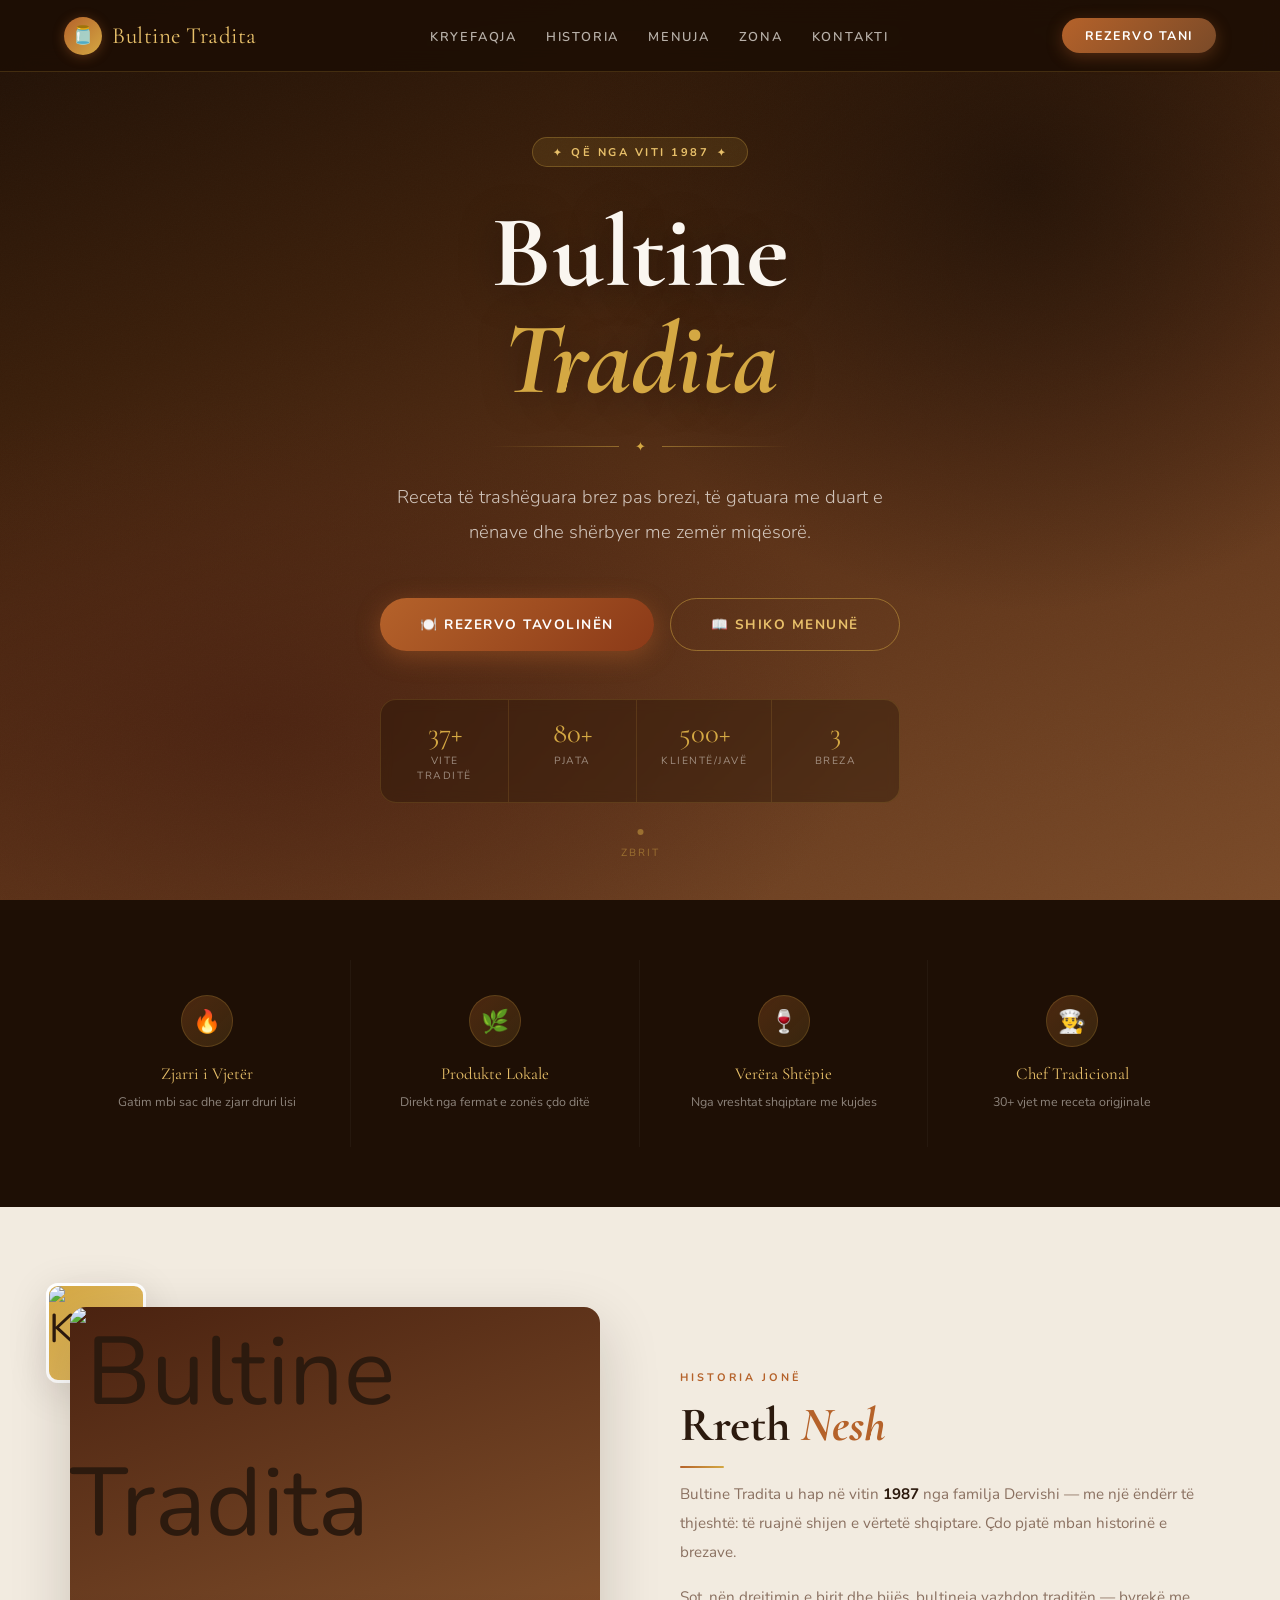
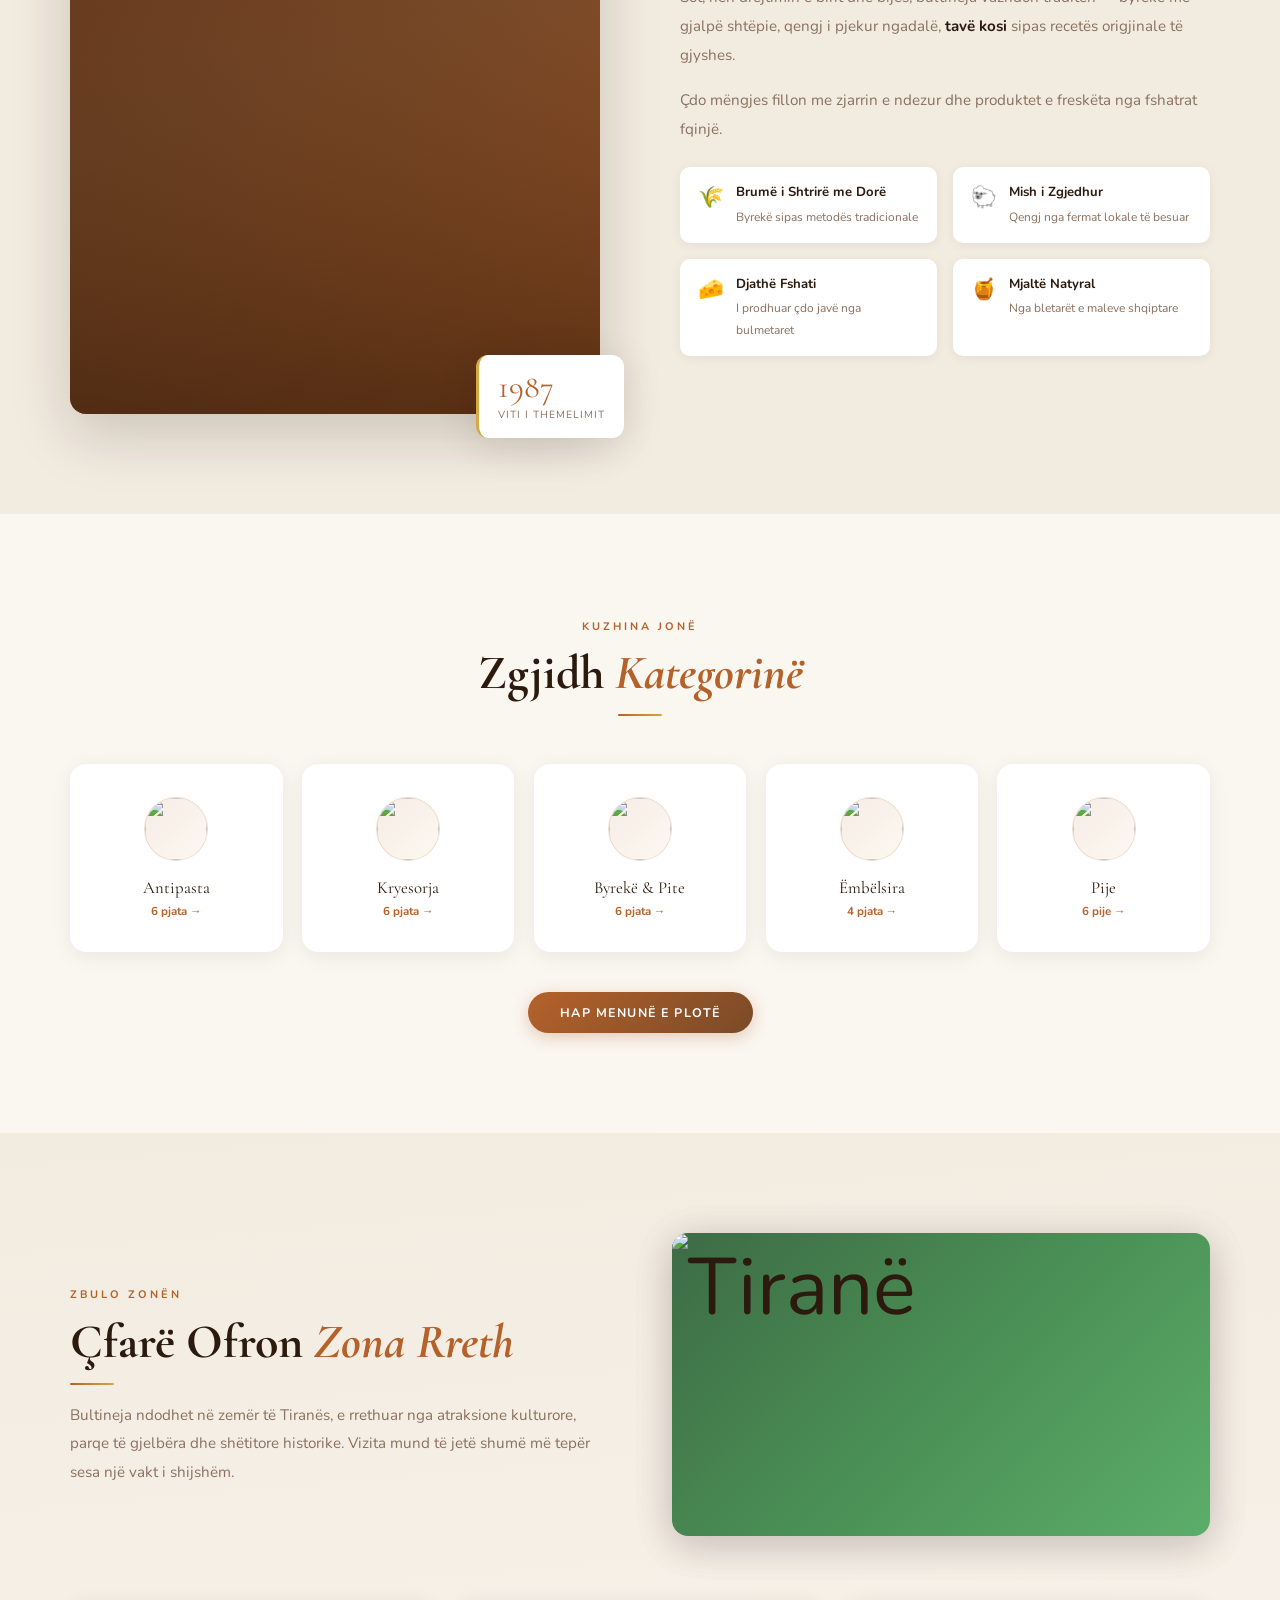
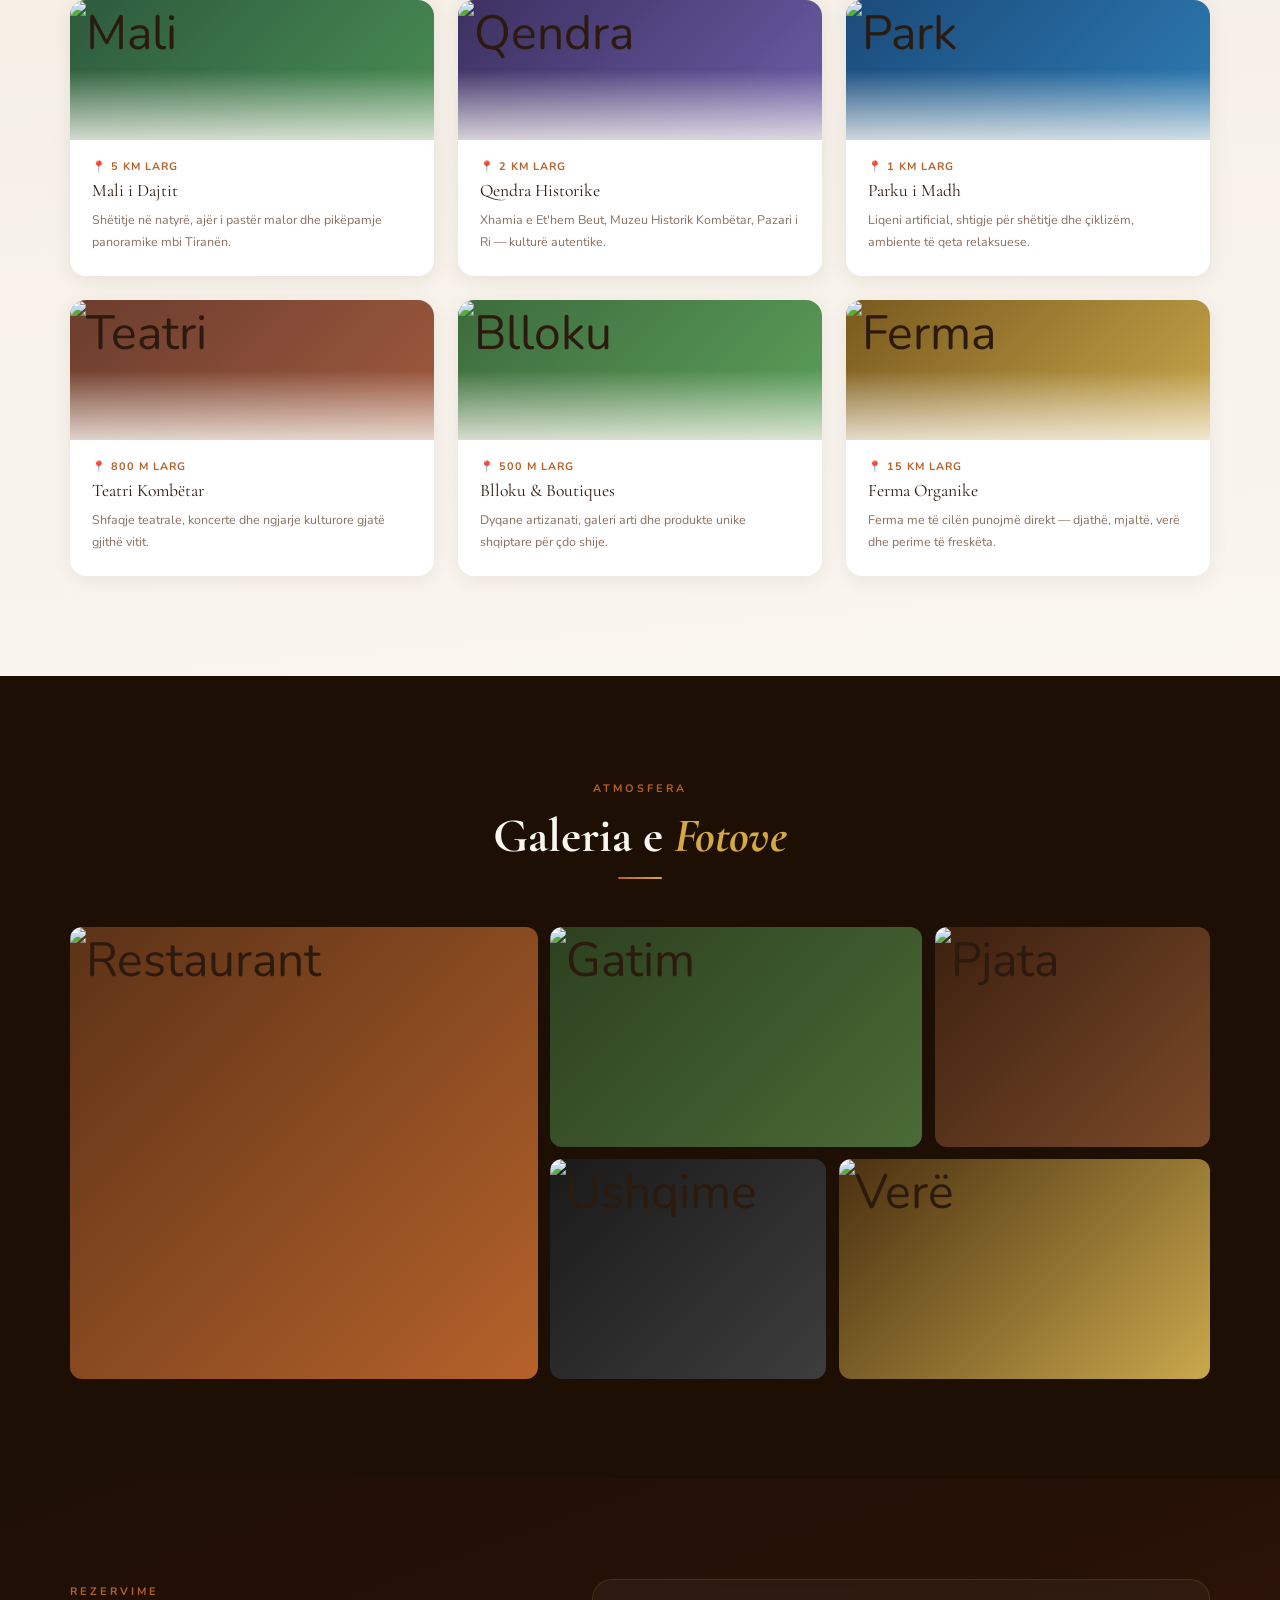
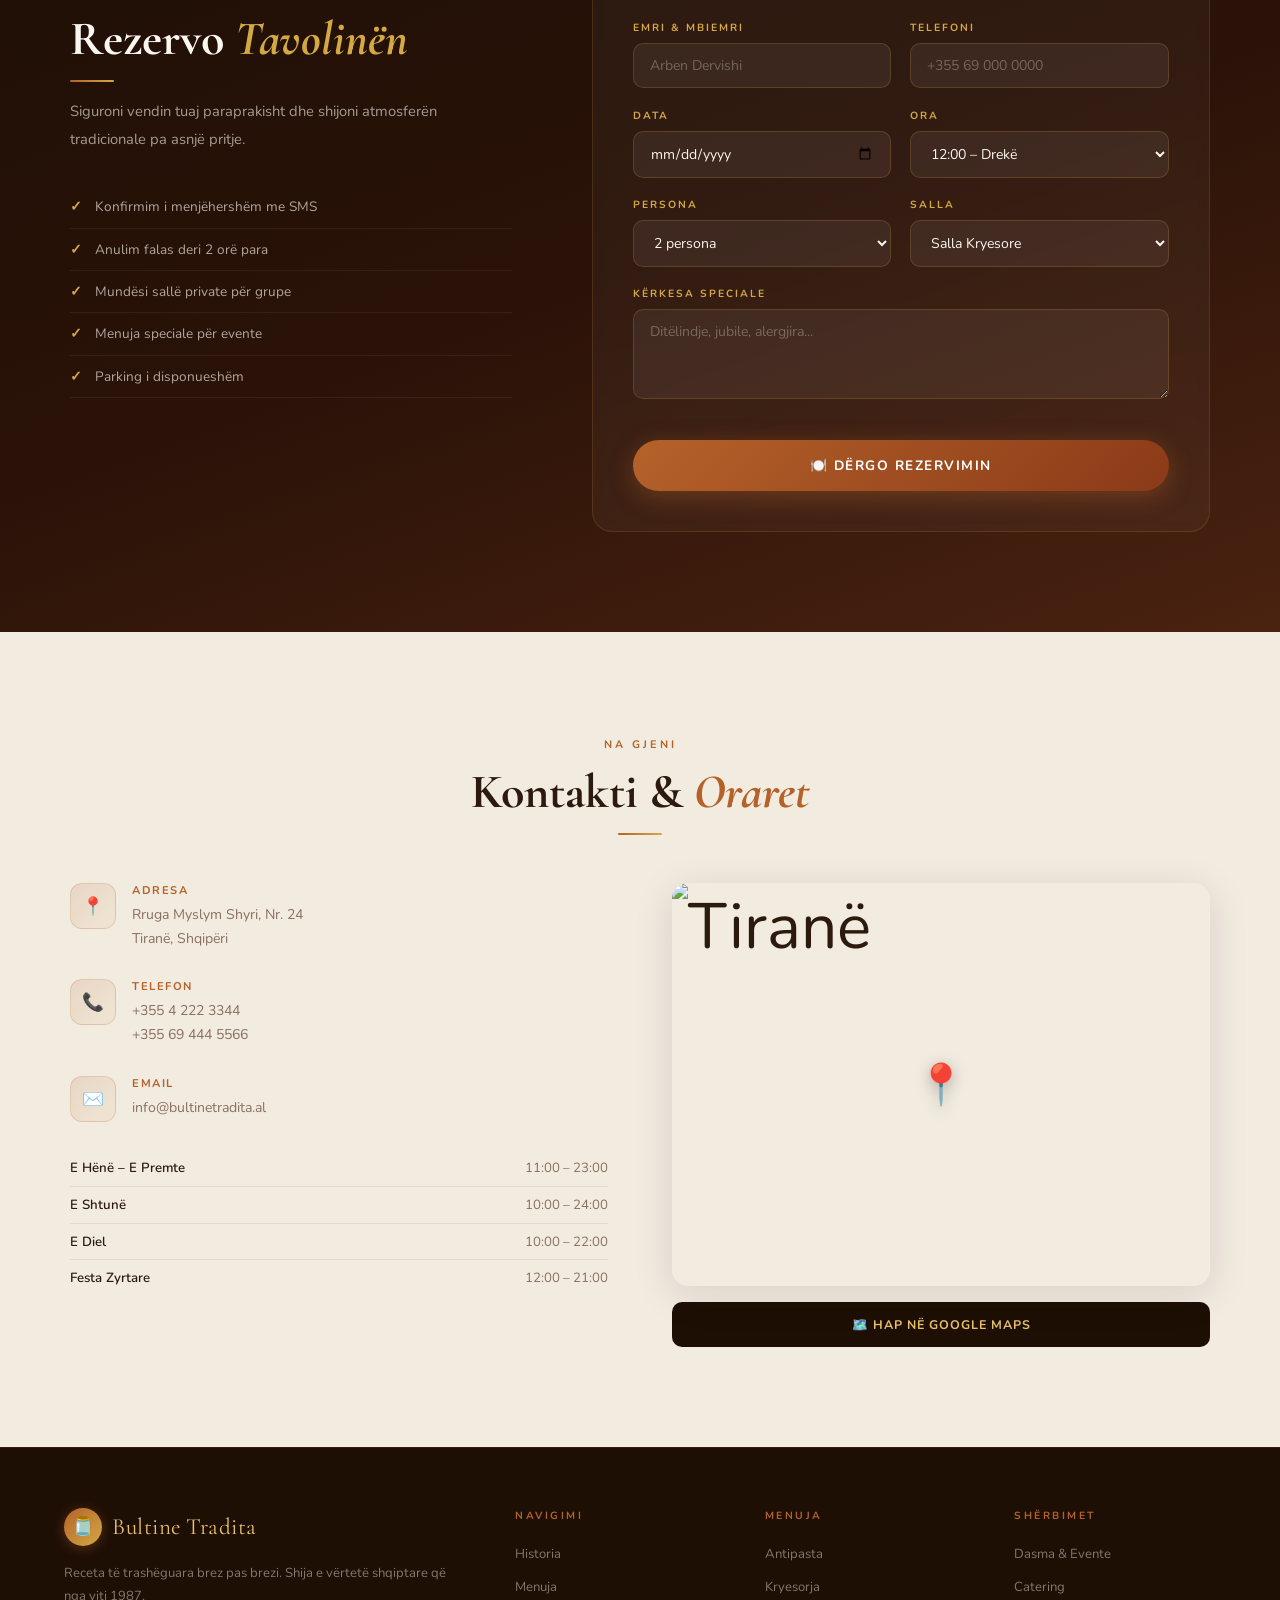
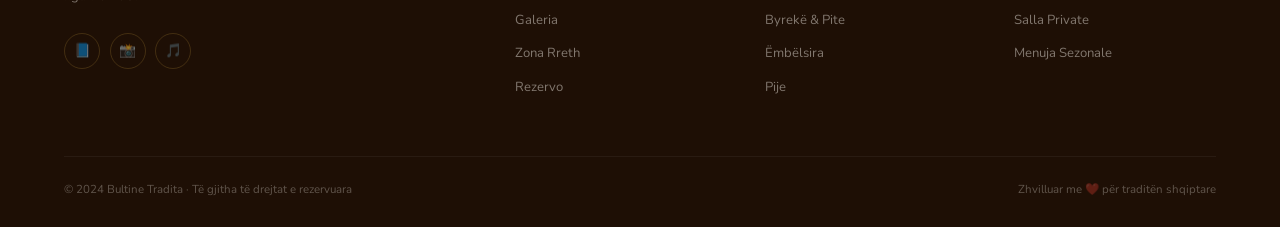
==== commit 6dab9ca3: "Add files via upload" ====
--- a/index.html
+++ b/index.html
@@ -165,7 +165,7 @@
 </head>
 <body>
 <nav id="nav">
-  <div class="nav-logo"><div class="logo-emblem">🫙</div>Bultine Tradita</div>
+  <a class="nav-logo" href="index.html"><div class="logo-emblem">🫙</div>Bultine Tradita</a>
   <ul class="nav-links">
     <li><a href="index.html">Kryefaqja</a></li>
     <li><a href="#about">Historia</a></li>
@@ -220,8 +220,8 @@
   <div class="container">
     <div class="about-grid">
       <div class="about-visual fade-up">
-        <div class="asi">🫙</div>
-        <div class="about-main">🏡</div>
+        <div class="asi"><img src="https://images.unsplash.com/photo-1556909114-f6e7ad7d3136?w=200&q=80" alt="Kuzhina" style="width:100%;height:100%;object-fit:cover;border-radius:12px;"></div>
+        <div class="about-main"><img src="https://images.unsplash.com/photo-1555396273-367ea4eb4db5?w=600&q=80" alt="Bultine Tradita" style="width:100%;height:100%;object-fit:cover;position:absolute;inset:0;"></div>
         <div class="afc"><div class="afc-n">1987</div><div class="afc-l">Viti i Themelimit</div></div>
       </div>
       <div class="about-text fade-up">
@@ -251,11 +251,11 @@
       <div class="sec-line"></div>
     </div>
     <div class="menu-cats">
-      <a href="antipasta.html" class="mcc fade-up"><div class="mcc-ico">🥗</div><div class="mcc-t">Antipasta</div><div class="mcc-c">6 pjata →</div></a>
-      <a href="kryesorja.html" class="mcc fade-up"><div class="mcc-ico">🍖</div><div class="mcc-t">Kryesorja</div><div class="mcc-c">6 pjata →</div></a>
-      <a href="byrekat.html" class="mcc fade-up"><div class="mcc-ico">🥐</div><div class="mcc-t">Byrekë & Pite</div><div class="mcc-c">6 pjata →</div></a>
-      <a href="embelsira.html" class="mcc fade-up"><div class="mcc-ico">🍯</div><div class="mcc-t">Ëmbëlsira</div><div class="mcc-c">4 pjata →</div></a>
-      <a href="pije.html" class="mcc fade-up"><div class="mcc-ico">☕</div><div class="mcc-t">Pije</div><div class="mcc-c">6 pije →</div></a>
+      <a href="antipasta.html" class="mcc fade-up"><div class="mcc-ico" style="overflow:hidden;padding:0;"><img src="https://images.unsplash.com/photo-1540189549336-e6e99c3679fe?w=120&q=70" style="width:100%;height:100%;object-fit:cover;border-radius:50%;"></div><div class="mcc-t">Antipasta</div><div class="mcc-c">6 pjata →</div></a>
+      <a href="kryesorja.html" class="mcc fade-up"><div class="mcc-ico" style="overflow:hidden;padding:0;"><img src="https://images.unsplash.com/photo-1529692236671-f1f6cf9683ba?w=120&q=70" style="width:100%;height:100%;object-fit:cover;border-radius:50%;"></div><div class="mcc-t">Kryesorja</div><div class="mcc-c">6 pjata →</div></a>
+      <a href="byrekat.html" class="mcc fade-up"><div class="mcc-ico" style="overflow:hidden;padding:0;"><img src="https://images.unsplash.com/photo-1509440159596-0249088772ff?w=120&q=70" style="width:100%;height:100%;object-fit:cover;border-radius:50%;"></div><div class="mcc-t">Byrekë & Pite</div><div class="mcc-c">6 pjata →</div></a>
+      <a href="embelsira.html" class="mcc fade-up"><div class="mcc-ico" style="overflow:hidden;padding:0;"><img src="https://images.unsplash.com/photo-1598103442097-8b74394b95c2?w=120&q=70" style="width:100%;height:100%;object-fit:cover;border-radius:50%;"></div><div class="mcc-t">Ëmbëlsira</div><div class="mcc-c">4 pjata →</div></a>
+      <a href="pije.html" class="mcc fade-up"><div class="mcc-ico" style="overflow:hidden;padding:0;"><img src="https://images.unsplash.com/photo-1514432324607-a09d9b4aefdd?w=120&q=70" style="width:100%;height:100%;object-fit:cover;border-radius:50%;"></div><div class="mcc-t">Pije</div><div class="mcc-c">6 pije →</div></a>
     </div>
     <div class="centered" style="margin-top:2.5rem;"><a href="antipasta.html" class="btn-filled">Hap Menunë e Plotë</a></div>
   </div>
@@ -271,15 +271,15 @@
         <div class="sec-line"></div>
         <p>Bultineja ndodhet në zemër të Tiranës, e rrethuar nga atraksione kulturore, parqe të gjelbëra dhe shëtitore historike. Vizita mund të jetë shumë më tepër sesa një vakt i shijshëm.</p>
       </div>
-      <div class="area-vis fade-up">🗺️</div>
+      <div class="area-vis fade-up"><img src="https://images.unsplash.com/photo-1516483638261-f4dbaf036963?w=800&q=80" alt="Tiranë" style="width:100%;height:100%;object-fit:cover;border-radius:16px;box-shadow:var(--shadow);"></div>
     </div>
     <div class="area-cards">
-      <div class="ac fade-up"><div class="ac-h bg1">🏔️</div><div class="ac-b"><div class="ac-d">📍 5 km larg</div><div class="ac-t">Mali i Dajtit</div><p class="ac-p">Shëtitje në natyrë, ajër i pastër malor dhe pikëpamje panoramike mbi Tiranën.</p></div></div>
-      <div class="ac fade-up"><div class="ac-h bg2">🕌</div><div class="ac-b"><div class="ac-d">📍 2 km larg</div><div class="ac-t">Qendra Historike</div><p class="ac-p">Xhamia e Et'hem Beut, Muzeu Historik Kombëtar, Pazari i Ri — kulturë autentike.</p></div></div>
-      <div class="ac fade-up"><div class="ac-h bg3">🌿</div><div class="ac-b"><div class="ac-d">📍 1 km larg</div><div class="ac-t">Parku i Madh</div><p class="ac-p">Liqeni artificial, shtigje për shëtitje dhe çiklizëm, ambiente të qeta relaksuese.</p></div></div>
-      <div class="ac fade-up"><div class="ac-h bg4">🎭</div><div class="ac-b"><div class="ac-d">📍 800 m larg</div><div class="ac-t">Teatri Kombëtar</div><p class="ac-p">Shfaqje teatrale, koncerte dhe ngjarje kulturore gjatë gjithë vitit.</p></div></div>
-      <div class="ac fade-up"><div class="ac-h bg5">🛍️</div><div class="ac-b"><div class="ac-d">📍 500 m larg</div><div class="ac-t">Blloku & Boutiques</div><p class="ac-p">Dyqane artizanati, galeri arti dhe produkte unike shqiptare për çdo shije.</p></div></div>
-      <div class="ac fade-up"><div class="ac-h bg6">🍇</div><div class="ac-b"><div class="ac-d">📍 15 km larg</div><div class="ac-t">Ferma Organike</div><p class="ac-p">Ferma me të cilën punojmë direkt — djathë, mjaltë, verë dhe perime të freskëta.</p></div></div>
+      <div class="ac fade-up"><div class="ac-h bg1" style="padding:0;"><img src="https://images.unsplash.com/photo-1464822759023-fed622ff2c3b?w=500&q=80" alt="Mali" style="width:100%;height:100%;object-fit:cover;"></div><div class="ac-b"><div class="ac-d">📍 5 km larg</div><div class="ac-t">Mali i Dajtit</div><p class="ac-p">Shëtitje në natyrë, ajër i pastër malor dhe pikëpamje panoramike mbi Tiranën.</p></div></div>
+      <div class="ac fade-up"><div class="ac-h bg2" style="padding:0;"><img src="https://images.unsplash.com/photo-1545156521-77bd85671d30?w=500&q=80" alt="Qendra" style="width:100%;height:100%;object-fit:cover;"></div><div class="ac-b"><div class="ac-d">📍 2 km larg</div><div class="ac-t">Qendra Historike</div><p class="ac-p">Xhamia e Et'hem Beut, Muzeu Historik Kombëtar, Pazari i Ri — kulturë autentike.</p></div></div>
+      <div class="ac fade-up"><div class="ac-h bg3" style="padding:0;"><img src="https://images.unsplash.com/photo-1476514525535-07fb3b4ae5f1?w=500&q=80" alt="Park" style="width:100%;height:100%;object-fit:cover;"></div><div class="ac-b"><div class="ac-d">📍 1 km larg</div><div class="ac-t">Parku i Madh</div><p class="ac-p">Liqeni artificial, shtigje për shëtitje dhe çiklizëm, ambiente të qeta relaksuese.</p></div></div>
+      <div class="ac fade-up"><div class="ac-h bg4" style="padding:0;"><img src="https://images.unsplash.com/photo-1507003211169-0a1dd7228f2d?w=500&q=80" alt="Teatri" style="width:100%;height:100%;object-fit:cover;"></div><div class="ac-b"><div class="ac-d">📍 800 m larg</div><div class="ac-t">Teatri Kombëtar</div><p class="ac-p">Shfaqje teatrale, koncerte dhe ngjarje kulturore gjatë gjithë vitit.</p></div></div>
+      <div class="ac fade-up"><div class="ac-h bg5" style="padding:0;"><img src="https://images.unsplash.com/photo-1555529669-e69e7aa0ba9a?w=500&q=80" alt="Blloku" style="width:100%;height:100%;object-fit:cover;"></div><div class="ac-b"><div class="ac-d">📍 500 m larg</div><div class="ac-t">Blloku & Boutiques</div><p class="ac-p">Dyqane artizanati, galeri arti dhe produkte unike shqiptare për çdo shije.</p></div></div>
+      <div class="ac fade-up"><div class="ac-h bg6" style="padding:0;"><img src="https://images.unsplash.com/photo-1506377872008-6645d9d29ef7?w=500&q=80" alt="Ferma" style="width:100%;height:100%;object-fit:cover;"></div><div class="ac-b"><div class="ac-d">📍 15 km larg</div><div class="ac-t">Ferma Organike</div><p class="ac-p">Ferma me të cilën punojmë direkt — djathë, mjaltë, verë dhe perime të freskëta.</p></div></div>
     </div>
   </div>
 </section>
@@ -293,11 +293,11 @@
       <div class="sec-line"></div>
     </div>
     <div class="gal-grid">
-      <div class="gi"><div class="gi-in gc1">🍽️</div><div class="gi-ov">🔍</div></div>
-      <div class="gi"><div class="gi-in gc2">🔥</div><div class="gi-ov">🔍</div></div>
-      <div class="gi"><div class="gi-in gc3">🫙</div><div class="gi-ov">🔍</div></div>
-      <div class="gi"><div class="gi-in gc4">🌿</div><div class="gi-ov">🔍</div></div>
-      <div class="gi"><div class="gi-in gc5">🍷</div><div class="gi-ov">🔍</div></div>
+      <div class="gi"><div class="gi-in gc1"><img src="https://images.unsplash.com/photo-1414235077428-338989a2e8c0?w=800&q=80" alt="Restaurant" style="width:100%;height:100%;object-fit:cover;"></div><div class="gi-ov">🔍</div></div>
+      <div class="gi"><div class="gi-in gc2"><img src="https://images.unsplash.com/photo-1600891964092-4316c288032e?w=600&q=80" alt="Gatim" style="width:100%;height:100%;object-fit:cover;"></div><div class="gi-ov">🔍</div></div>
+      <div class="gi"><div class="gi-in gc3"><img src="https://images.unsplash.com/photo-1567620905732-2d1ec7ab7445?w=600&q=80" alt="Pjata" style="width:100%;height:100%;object-fit:cover;"></div><div class="gi-ov">🔍</div></div>
+      <div class="gi"><div class="gi-in gc4"><img src="https://images.unsplash.com/photo-1504674900247-0877df9cc836?w=600&q=80" alt="Ushqime" style="width:100%;height:100%;object-fit:cover;"></div><div class="gi-ov">🔍</div></div>
+      <div class="gi"><div class="gi-in gc5"><img src="https://images.unsplash.com/photo-1510812431401-41d2bd2722f3?w=600&q=80" alt="Verë" style="width:100%;height:100%;object-fit:cover;"></div><div class="gi-ov">🔍</div></div>
     </div>
   </div>
 </section>
@@ -354,7 +354,7 @@
         </div>
       </div>
       <div class="fade-up">
-        <div class="map-b"><div class="map-pin">📍</div></div>
+        <div class="map-b" style="background:none;overflow:hidden;"><img src="https://images.unsplash.com/photo-1524231757912-21f4fe3a7200?w=800&q=80" alt="Tiranë" style="width:100%;height:100%;object-fit:cover;"><div class="map-pin" style="position:absolute;">📍</div></div>
         <a href="https://maps.google.com" target="_blank" class="map-btn">🗺️ Hap në Google Maps</a>
       </div>
     </div>
@@ -365,7 +365,7 @@
 <footer>
   <div class="footer-main">
     <div>
-      <div class="nav-logo" style="margin-bottom:1rem;"><div class="logo-emblem">🫙</div>Bultine Tradita</div>
+      <a class="nav-logo" href="index.html" style="margin-bottom:1rem;display:flex;"><div class="logo-emblem">🫙</div>Bultine Tradita</a>
       <p class="footer-tagline">Receta të trashëguara brez pas brezi. Shija e vërtetë shqiptare që nga viti 1987.</p>
       <div class="footer-socials">
         <a class="fsl" href="#">📘</a><a class="fsl" href="#">📸</a><a class="fsl" href="#">🎵</a>
--- a/shared.css
+++ b/shared.css
@@ -12,7 +12,7 @@
 }
 /* NAV */
 nav{position:fixed;top:0;left:0;right:0;z-index:900;display:flex;align-items:center;justify-content:space-between;padding:0 5%;height:72px;background:rgba(30,15,5,.92);backdrop-filter:blur(12px);border-bottom:1px solid rgba(212,168,67,.2);}
-.nav-logo{display:flex;align-items:center;gap:10px;font-family:'Cormorant Garamond',serif;font-size:1.45rem;color:var(--amber);letter-spacing:.5px;}
+a.nav-logo{display:flex;align-items:center;gap:10px;font-family:'Cormorant Garamond',serif;font-size:1.45rem;color:var(--amber);letter-spacing:.5px;}
 .logo-emblem{width:38px;height:38px;border-radius:50%;background:linear-gradient(135deg,var(--copper),var(--gold));display:flex;align-items:center;justify-content:center;font-size:1.1rem;flex-shrink:0;box-shadow:0 2px 12px rgba(181,98,42,.4);}
 .nav-links{display:flex;gap:1.8rem;list-style:none;}
 .nav-links a{font-size:.8rem;letter-spacing:1.8px;text-transform:uppercase;color:rgba(250,246,240,.7);font-weight:600;transition:color .2s;position:relative;}
@@ -93,7 +93,7 @@
 .dishes-grid{display:grid;grid-template-columns:repeat(2,1fr);gap:1.5rem;max-width:900px;margin:3rem auto 0;}
 .dish-card{background:var(--white);border-radius:16px;overflow:hidden;box-shadow:0 4px 20px rgba(30,15,5,.07);transition:all .3s;display:flex;align-items:stretch;}
 .dish-card:hover{transform:translateY(-5px);box-shadow:var(--shadow-lg);}
-.dish-img{width:110px;flex-shrink:0;display:flex;align-items:center;justify-content:center;font-size:2.5rem;}
+.dish-img{width:120px;flex-shrink:0;display:flex;align-items:center;justify-content:center;font-size:2.5rem;min-height:110px;overflow:hidden;}
 .dish-body{padding:1.3rem 1.4rem;flex:1;border-left:1px solid var(--cream3);}
 .dish-name{font-family:'Cormorant Garamond',serif;font-size:1.1rem;color:var(--text);margin-bottom:.3rem;}
 .dish-desc{font-size:.78rem;color:var(--muted);line-height:1.6;margin-bottom:.8rem;}
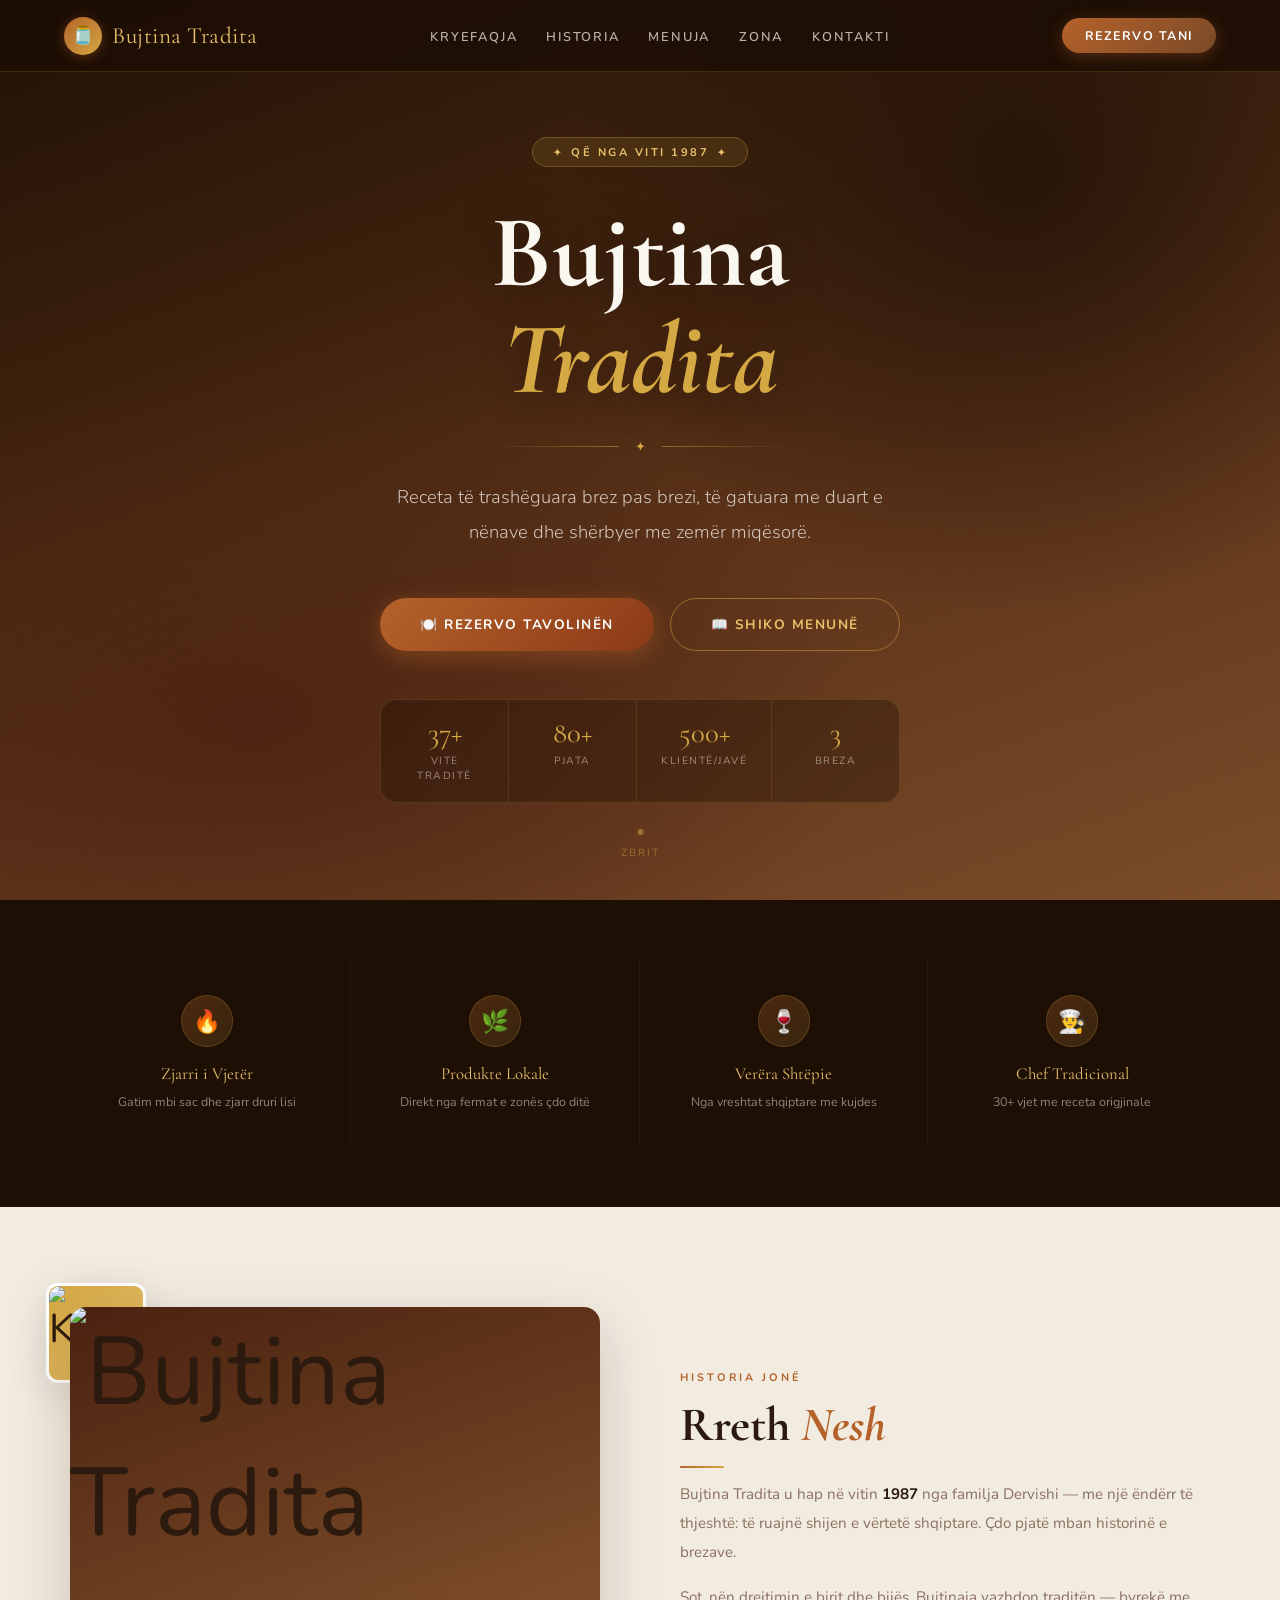
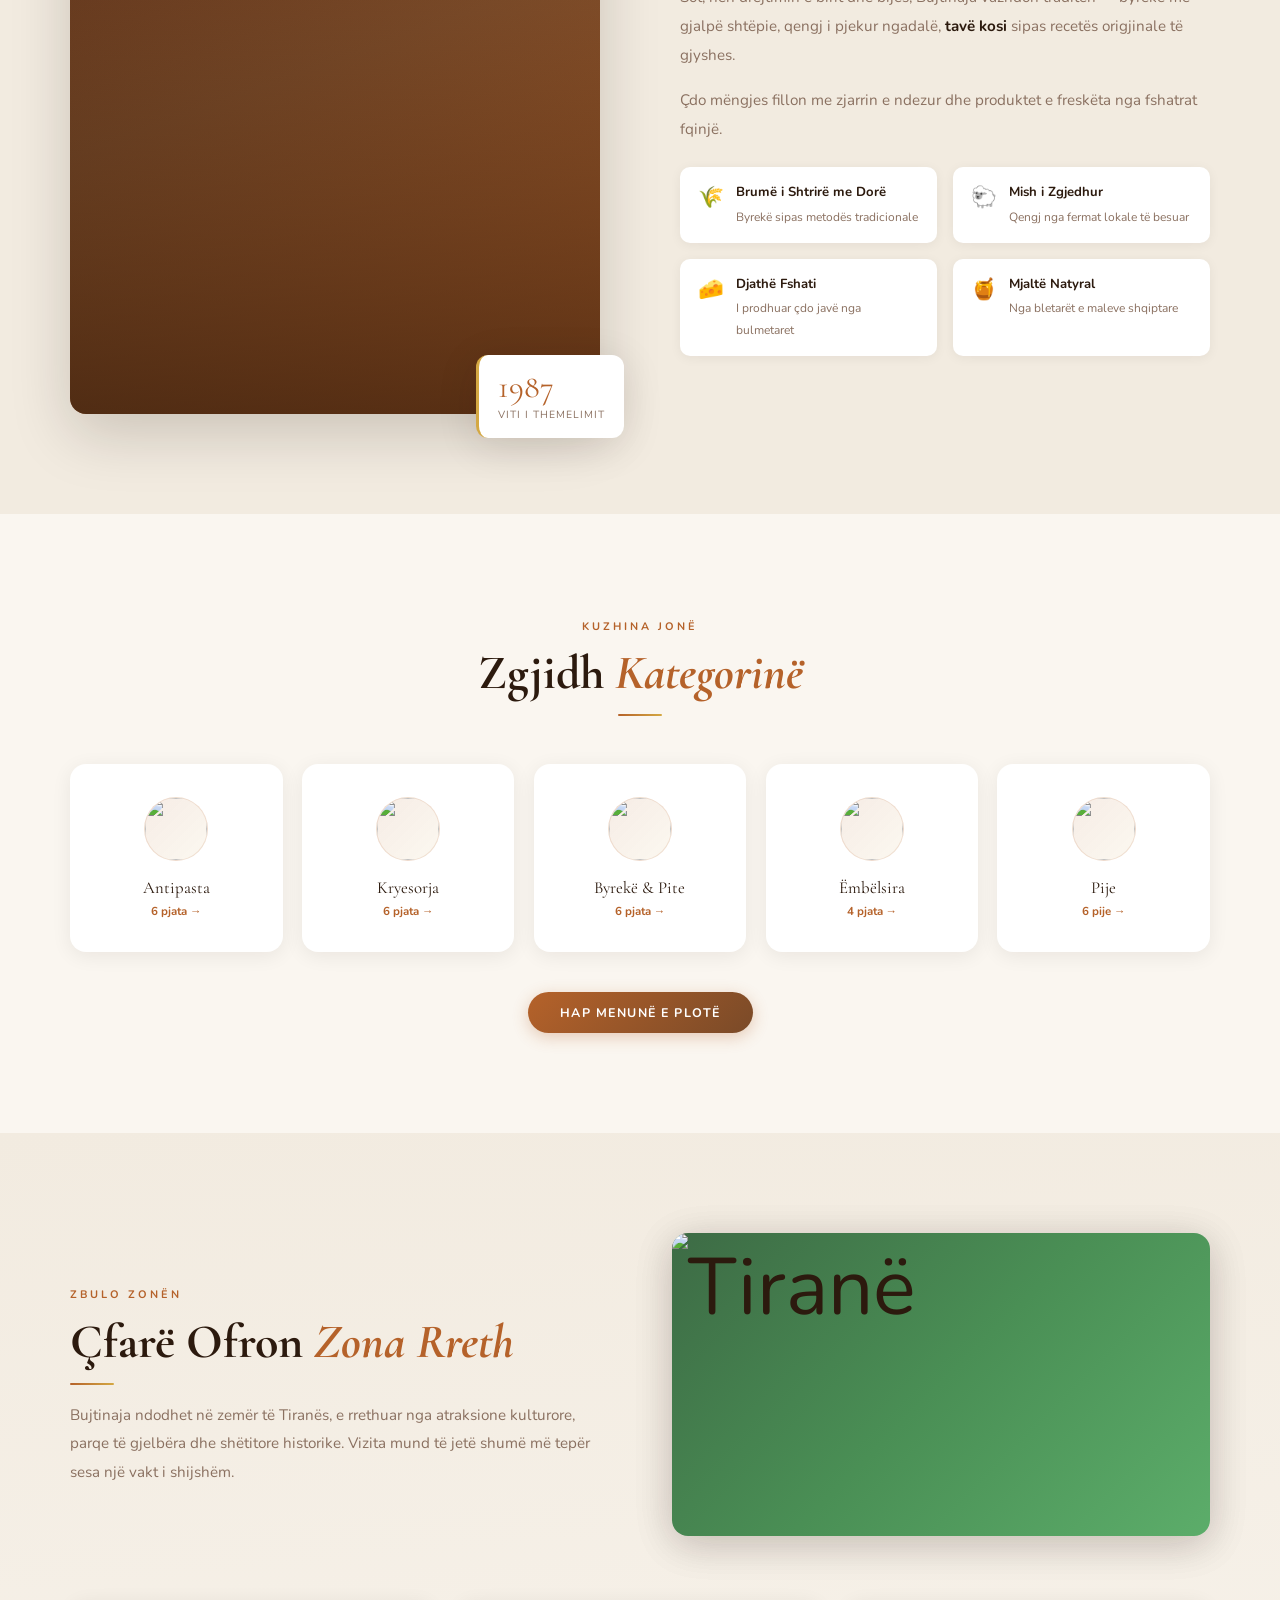
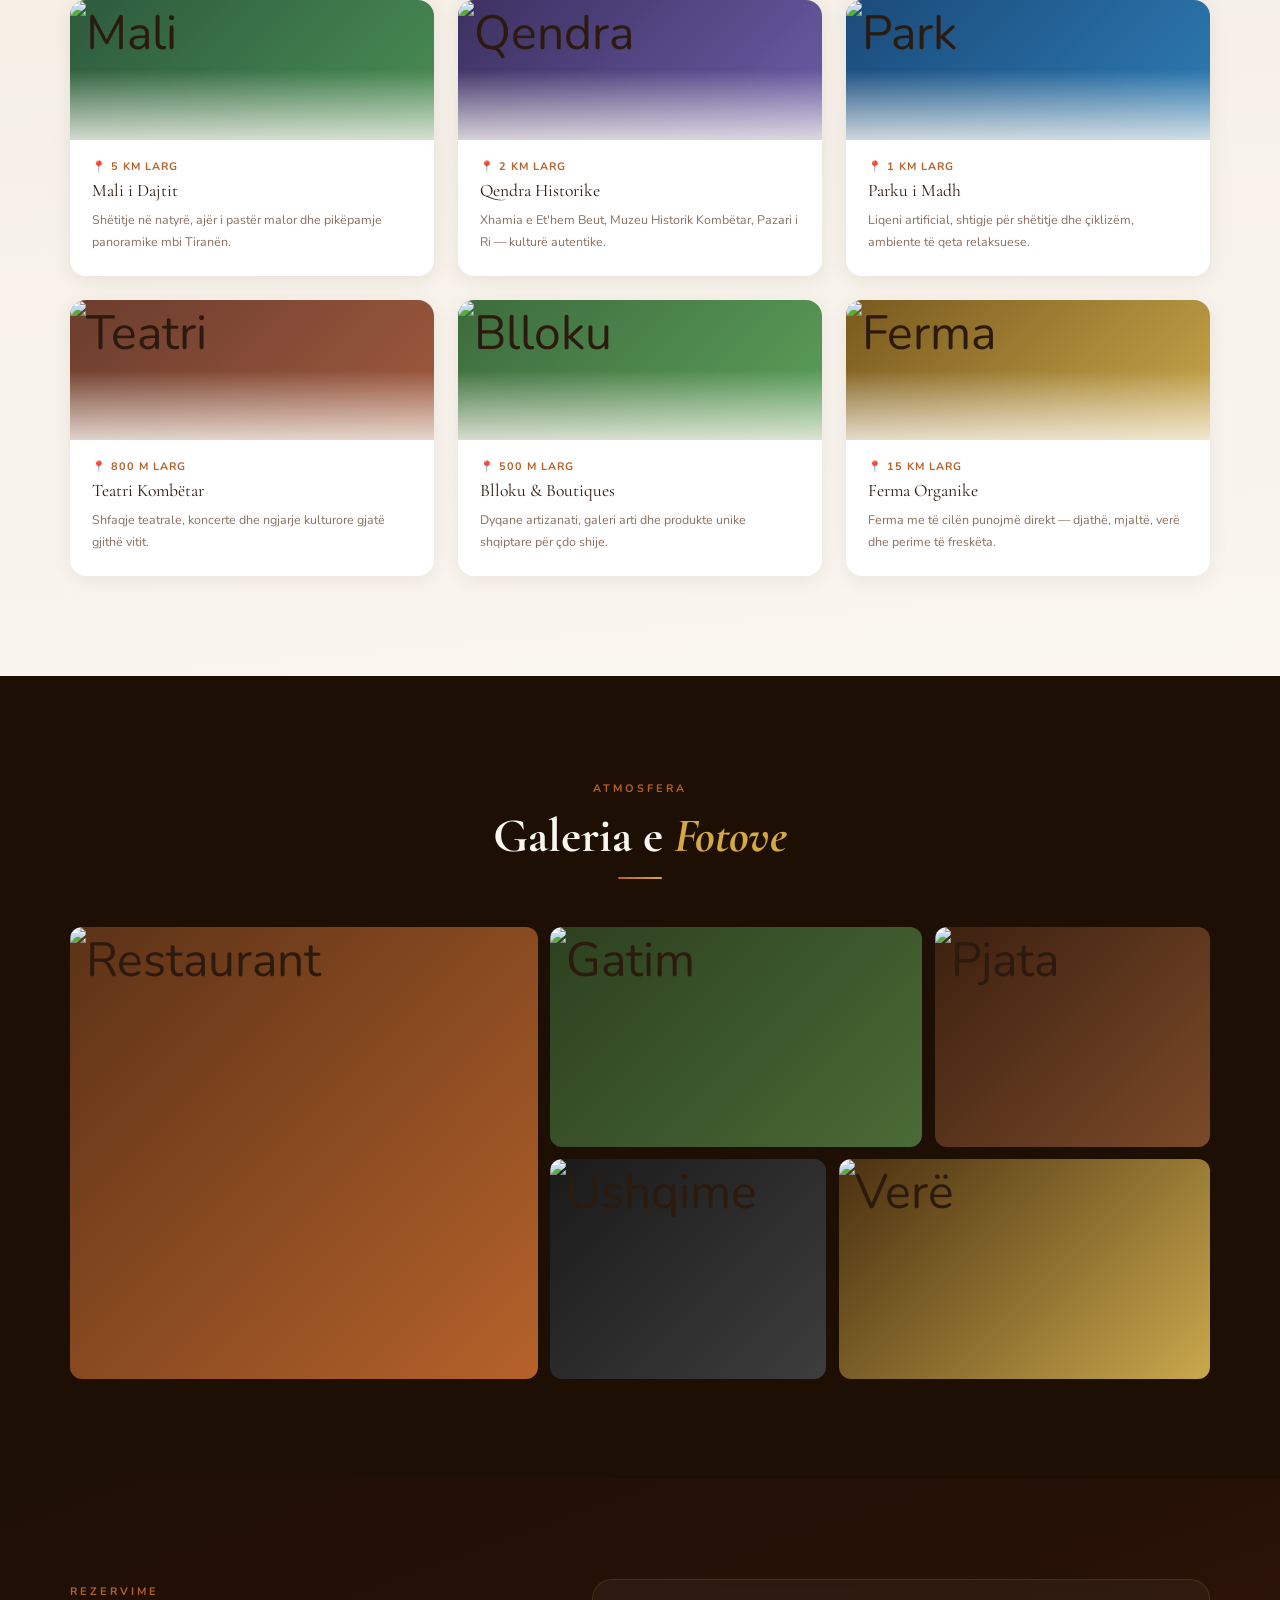
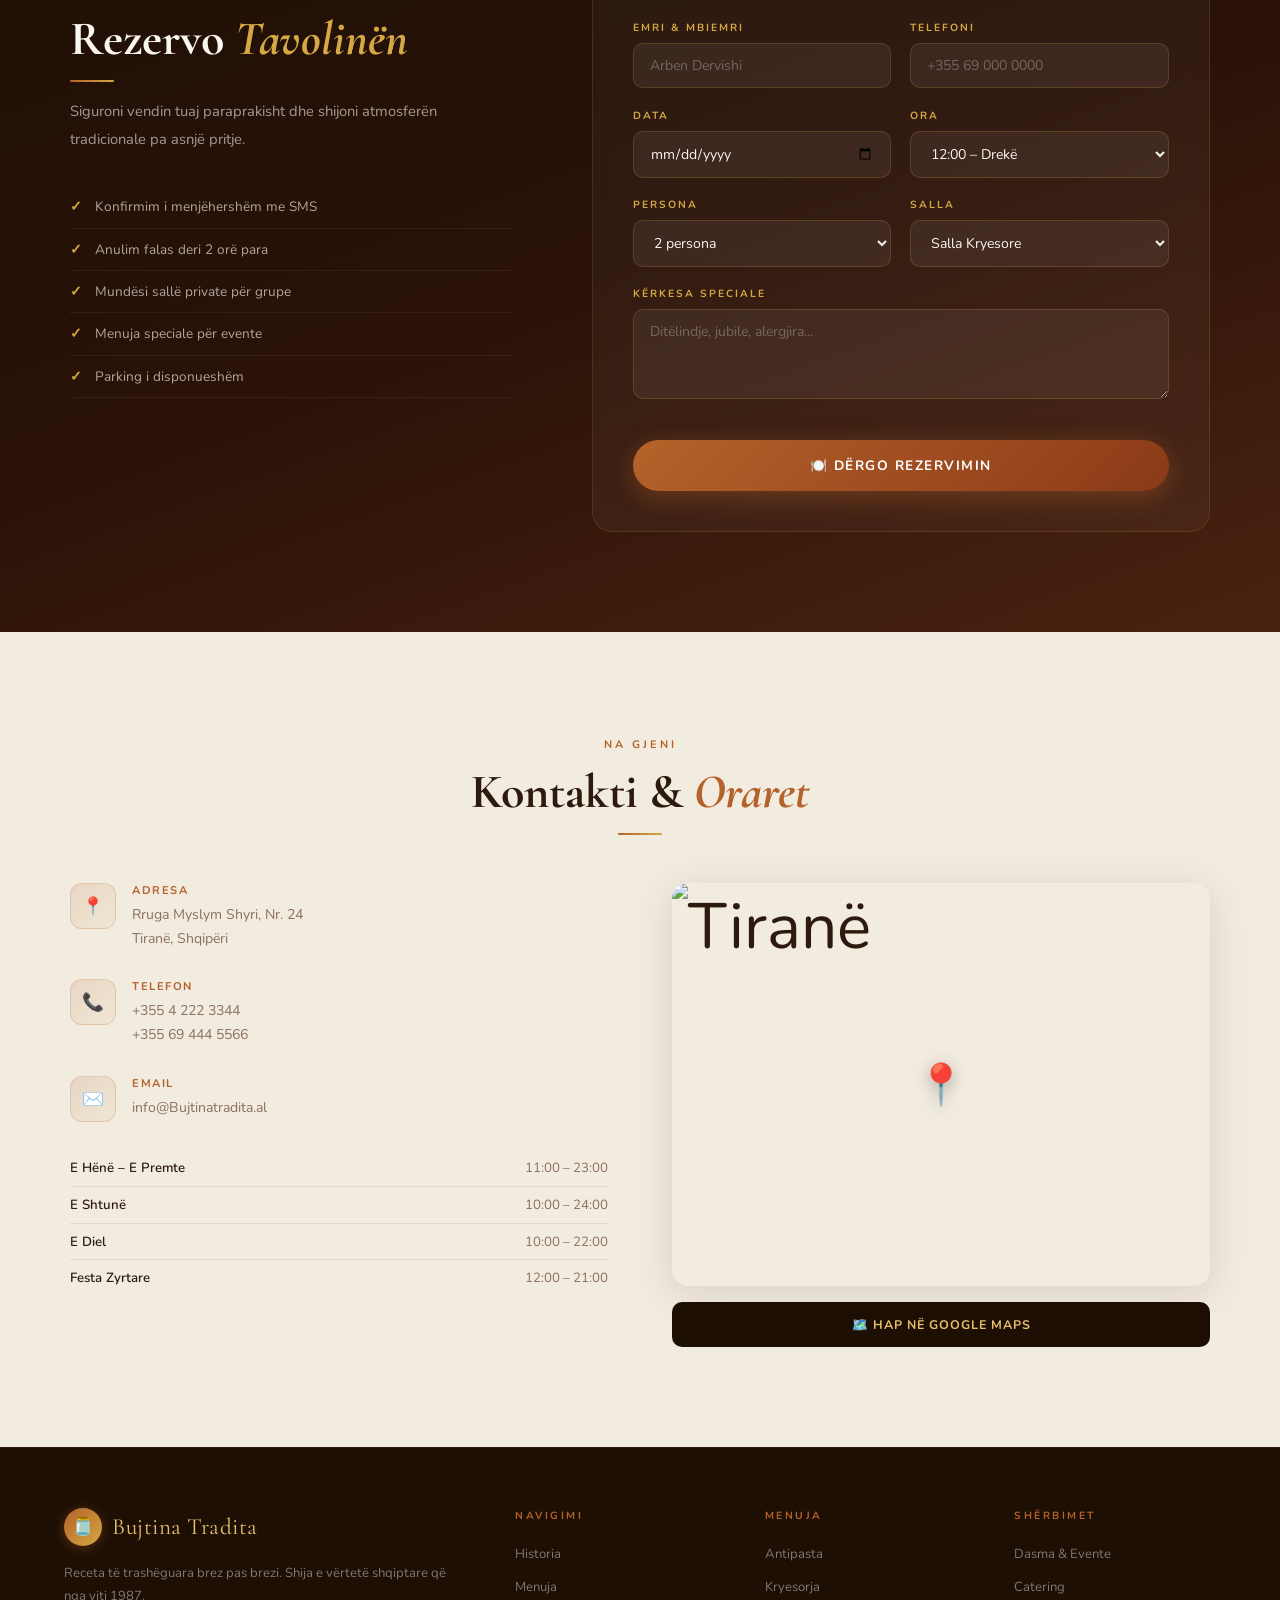
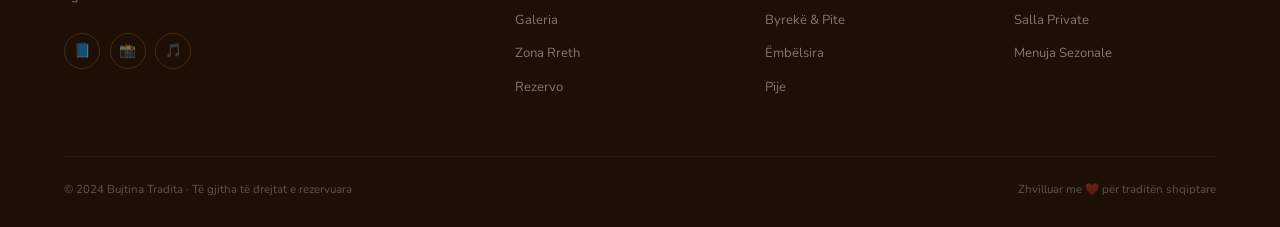
==== commit a7858f52: "Update index.html" ====
--- a/index.html
+++ b/index.html
@@ -3,7 +3,7 @@
 <head>
 <meta charset="UTF-8">
 <meta name="viewport" content="width=device-width, initial-scale=1.0">
-<title>Bultine Tradita – Shija e Vjetër Shqiptare</title>
+<title>Bujtina Tradita – Shija e Vjetër Shqiptare</title>
 <link href="https://fonts.googleapis.com/css2?family=Cormorant+Garamond:ital,wght@0,400;0,600;0,700;1,400;1,600&family=Nunito:wght@300;400;600;700&display=swap" rel="stylesheet">
 <link rel="stylesheet" href="shared.css">
 <style>
@@ -165,7 +165,7 @@
 </head>
 <body>
 <nav id="nav">
-  <a class="nav-logo" href="index.html"><div class="logo-emblem">🫙</div>Bultine Tradita</a>
+  <a class="nav-logo" href="index.html"><div class="logo-emblem">🫙</div>Bujtina Tradita</a>
   <ul class="nav-links">
     <li><a href="index.html">Kryefaqja</a></li>
     <li><a href="#about">Historia</a></li>
@@ -190,7 +190,7 @@
   <div class="hero-bg"></div>
   <div class="hero-content">
     <div class="hero-badge">Që nga viti 1987</div>
-    <h1>Bultine<br><em>Tradita</em></h1>
+    <h1>Bujtina<br><em>Tradita</em></h1>
     <div class="hero-div"><span>✦</span></div>
     <p class="hero-sub">Receta të trashëguara brez pas brezi, të gatuara me duart e nënave dhe shërbyer me zemër miqësorë.</p>
     <div class="hero-actions">
@@ -221,15 +221,15 @@
     <div class="about-grid">
       <div class="about-visual fade-up">
         <div class="asi"><img src="https://images.unsplash.com/photo-1556909114-f6e7ad7d3136?w=200&q=80" alt="Kuzhina" style="width:100%;height:100%;object-fit:cover;border-radius:12px;"></div>
-        <div class="about-main"><img src="https://images.unsplash.com/photo-1555396273-367ea4eb4db5?w=600&q=80" alt="Bultine Tradita" style="width:100%;height:100%;object-fit:cover;position:absolute;inset:0;"></div>
+        <div class="about-main"><img src="https://images.unsplash.com/photo-1555396273-367ea4eb4db5?w=600&q=80" alt="Bujtina Tradita" style="width:100%;height:100%;object-fit:cover;position:absolute;inset:0;"></div>
         <div class="afc"><div class="afc-n">1987</div><div class="afc-l">Viti i Themelimit</div></div>
       </div>
       <div class="about-text fade-up">
         <div class="sec-label">Historia Jonë</div>
         <h2 class="sec-title">Rreth <em>Nesh</em></h2>
         <div class="sec-line"></div>
-        <p>Bultine Tradita u hap në vitin <strong>1987</strong> nga familja Dervishi — me një ëndërr të thjeshtë: të ruajnë shijen e vërtetë shqiptare. Çdo pjatë mban historinë e brezave.</p>
-        <p>Sot, nën drejtimin e birit dhe bijës, bultineja vazhdon traditën — byrekë me gjalpë shtëpie, qengj i pjekur ngadalë, <strong>tavë kosi</strong> sipas recetës origjinale të gjyshes.</p>
+        <p>Bujtina Tradita u hap në vitin <strong>1987</strong> nga familja Dervishi — me një ëndërr të thjeshtë: të ruajnë shijen e vërtetë shqiptare. Çdo pjatë mban historinë e brezave.</p>
+        <p>Sot, nën drejtimin e birit dhe bijës, Bujtinaja vazhdon traditën — byrekë me gjalpë shtëpie, qengj i pjekur ngadalë, <strong>tavë kosi</strong> sipas recetës origjinale të gjyshes.</p>
         <p>Çdo mëngjes fillon me zjarrin e ndezur dhe produktet e freskëta nga fshatrat fqinjë.</p>
         <div class="ahi">
           <div class="ah"><div class="ah-i">🌾</div><div><strong>Brumë i Shtrirë me Dorë</strong><span>Byrekë sipas metodës tradicionale</span></div></div>
@@ -269,7 +269,7 @@
         <div class="sec-label">Zbulo Zonën</div>
         <h2 class="sec-title">Çfarë Ofron <em>Zona Rreth</em></h2>
         <div class="sec-line"></div>
-        <p>Bultineja ndodhet në zemër të Tiranës, e rrethuar nga atraksione kulturore, parqe të gjelbëra dhe shëtitore historike. Vizita mund të jetë shumë më tepër sesa një vakt i shijshëm.</p>
+        <p>Bujtinaja ndodhet në zemër të Tiranës, e rrethuar nga atraksione kulturore, parqe të gjelbëra dhe shëtitore historike. Vizita mund të jetë shumë më tepër sesa një vakt i shijshëm.</p>
       </div>
       <div class="area-vis fade-up"><img src="https://images.unsplash.com/photo-1516483638261-f4dbaf036963?w=800&q=80" alt="Tiranë" style="width:100%;height:100%;object-fit:cover;border-radius:16px;box-shadow:var(--shadow);"></div>
     </div>
@@ -345,7 +345,7 @@
       <div>
         <div class="ci fade-up"><div class="ci-ico">📍</div><div class="ci-d"><strong>Adresa</strong><span>Rruga Myslym Shyri, Nr. 24<br>Tiranë, Shqipëri</span></div></div>
         <div class="ci fade-up"><div class="ci-ico">📞</div><div class="ci-d"><strong>Telefon</strong><span>+355 4 222 3344<br>+355 69 444 5566</span></div></div>
-        <div class="ci fade-up"><div class="ci-ico">✉️</div><div class="ci-d"><strong>Email</strong><span>info@bultinetradita.al</span></div></div>
+        <div class="ci fade-up"><div class="ci-ico">✉️</div><div class="ci-d"><strong>Email</strong><span>info@Bujtinatradita.al</span></div></div>
         <div class="ht fade-up">
           <div class="ht-r"><span class="ht-day">E Hënë – E Premte</span><span class="ht-time">11:00 – 23:00</span></div>
           <div class="ht-r"><span class="ht-day">E Shtunë</span><span class="ht-time">10:00 – 24:00</span></div>
@@ -365,7 +365,7 @@
 <footer>
   <div class="footer-main">
     <div>
-      <a class="nav-logo" href="index.html" style="margin-bottom:1rem;display:flex;"><div class="logo-emblem">🫙</div>Bultine Tradita</a>
+      <a class="nav-logo" href="index.html" style="margin-bottom:1rem;display:flex;"><div class="logo-emblem">🫙</div>Bujtina Tradita</a>
       <p class="footer-tagline">Receta të trashëguara brez pas brezi. Shija e vërtetë shqiptare që nga viti 1987.</p>
       <div class="footer-socials">
         <a class="fsl" href="#">📘</a><a class="fsl" href="#">📸</a><a class="fsl" href="#">🎵</a>
@@ -376,7 +376,7 @@
     <div class="footer-col"><h4>Shërbimet</h4><ul><li><a href="#">Dasma & Evente</a></li><li><a href="#">Catering</a></li><li><a href="#">Salla Private</a></li><li><a href="#">Menuja Sezonale</a></li></ul></div>
   </div>
   <div class="footer-bottom">
-    <div class="footer-copy">© 2024 Bultine Tradita · Të gjitha të drejtat e rezervuara</div>
+    <div class="footer-copy">© 2024 Bujtina Tradita · Të gjitha të drejtat e rezervuara</div>
     <div class="footer-copy">Zhvilluar me ❤️ për traditën shqiptare</div>
   </div>
 </footer>
